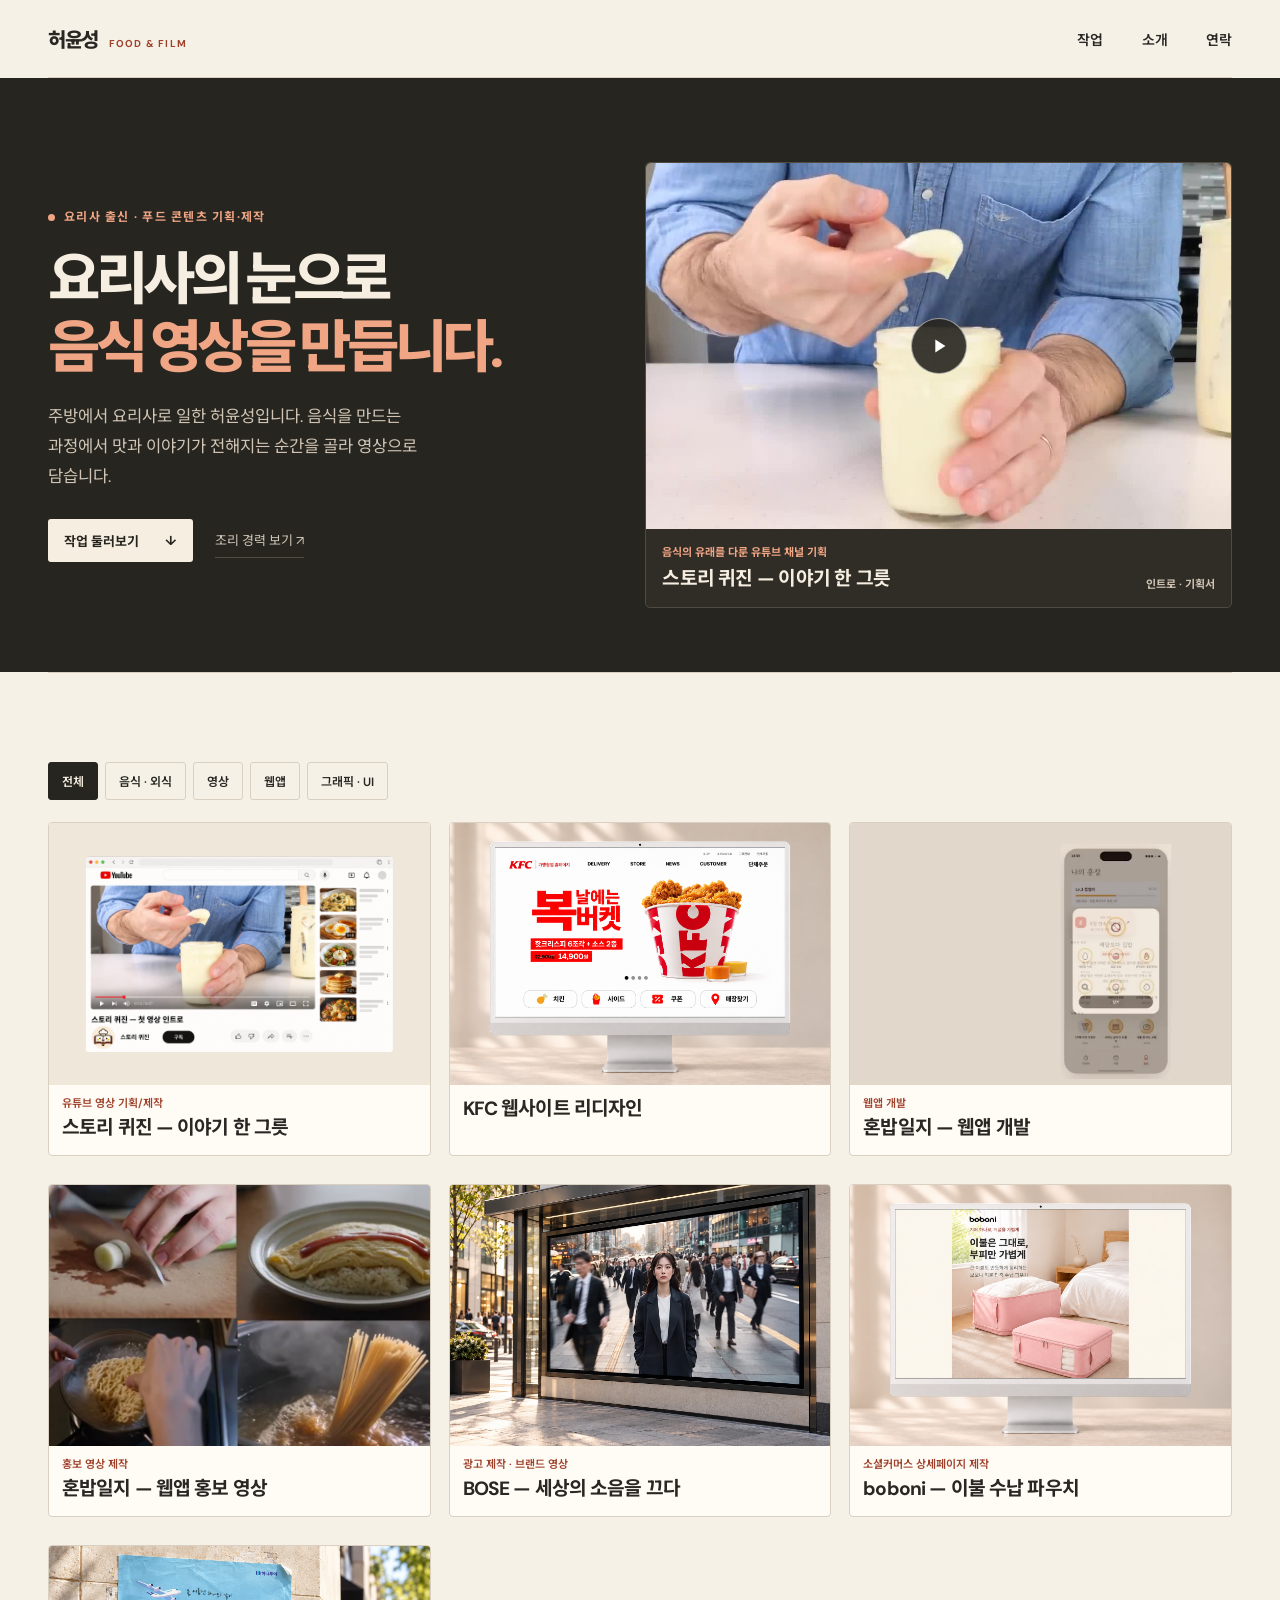
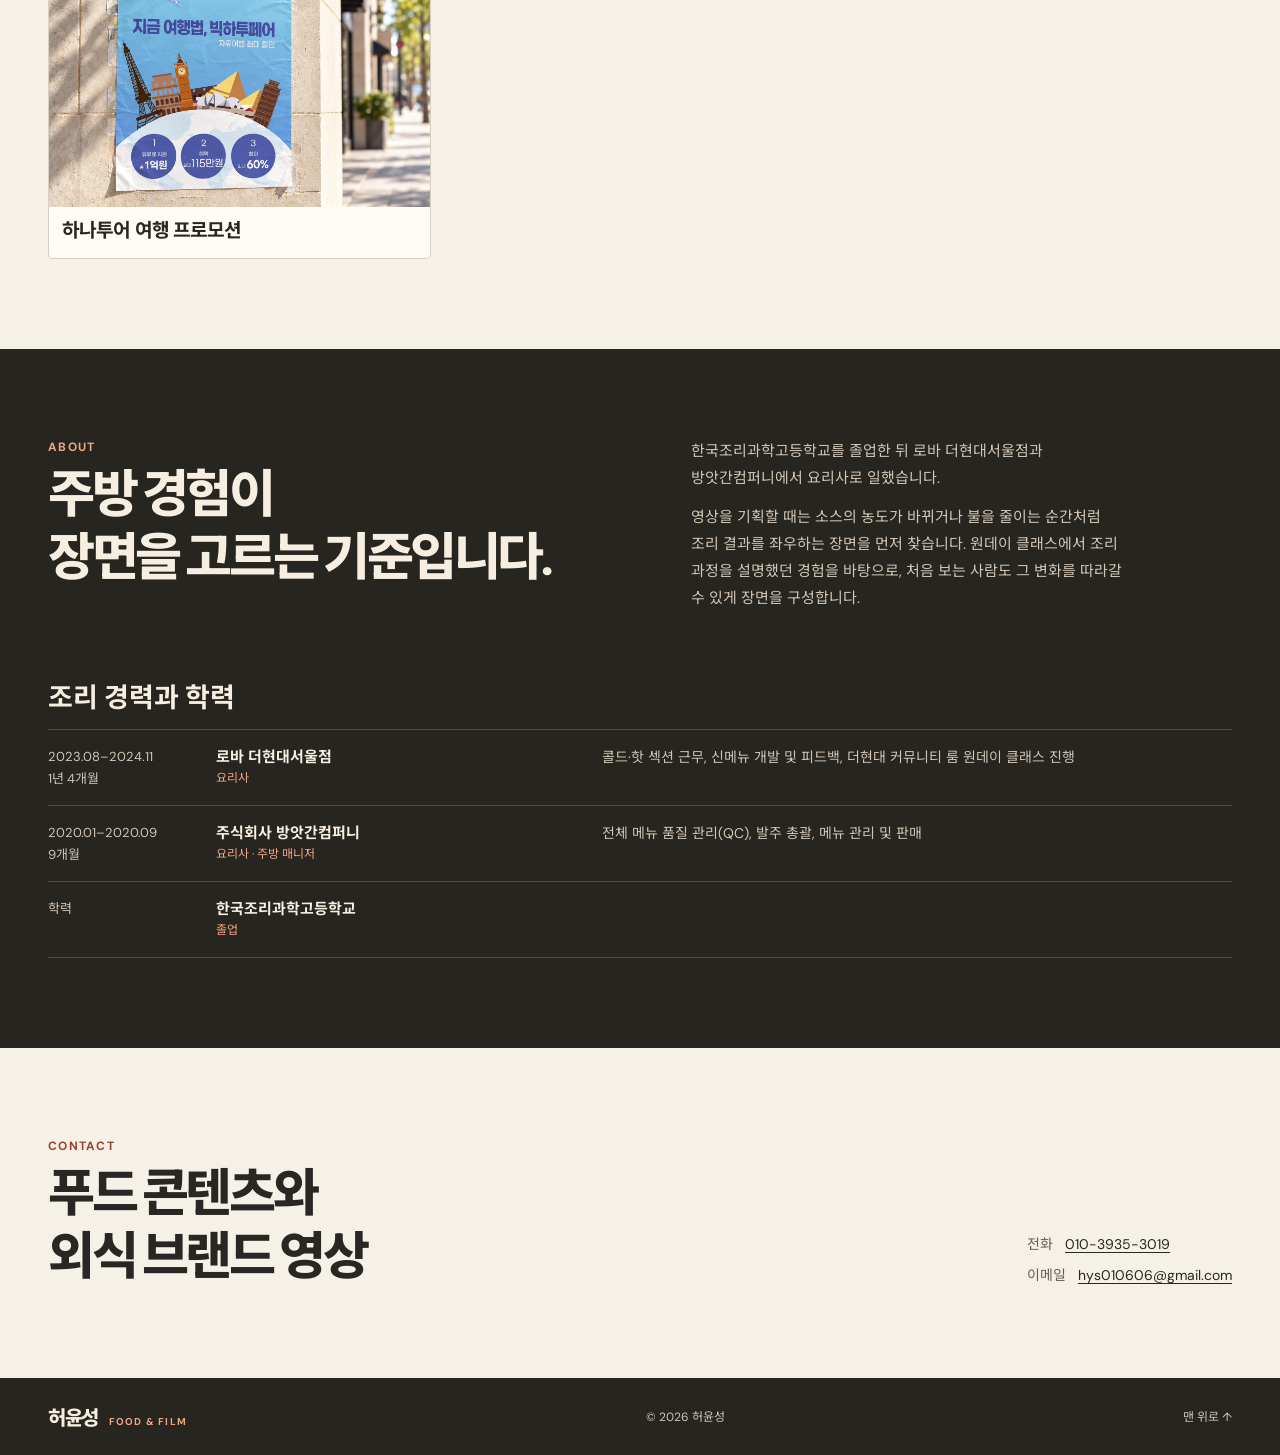
==== index.html @ 33d2b1ee "Use updated slim iMac portfolio thumbnails" ====
<!doctype html>
<html lang="ko">
<head>
  <meta charset="UTF-8">
  <meta name="viewport" content="width=device-width, initial-scale=1">
  <meta name="theme-color" content="#f6f1e7">
  <meta name="description" content="콜드·핫 섹션, 신메뉴 개발과 주방 운영을 경험한 요리사 출신 허윤성의 푸드 콘텐츠 기획·영상 제작 포트폴리오입니다.">
  <title>허윤성 — 요리사 출신 푸드 콘텐츠 제작자</title>
  <link rel="stylesheet" href="styles.css?v=documents-scroll-31">
  <script src="script.js?v=imac-thumbnails-33" defer></script>
</head>
<body id="top">
  <a class="skip" href="#work">작업 바로 보기</a>
  <header class="header wrap">
    <a class="logo" href="#top" aria-label="허윤성 포트폴리오 홈">허윤성<span>FOOD &amp; FILM</span></a>
    <nav aria-label="메인 메뉴">
      <a href="#work">작업</a>
      <a href="#about">소개</a>
      <a href="#contact">연락</a>
    </nav>
  </header>
  <main>
    <section class="hero-band" aria-labelledby="hero-title">
      <div class="hero wrap">
        <div class="hero-copy">
          <p class="eyebrow"><span class="dot"></span> 요리사 출신 · 푸드 콘텐츠 기획·제작</p>
          <h1 id="hero-title">요리사의 눈으로<br><em>음식 영상을 만듭니다.</em></h1>
          <p class="hero-description">주방에서 요리사로 일한 허윤성입니다. 음식을 만드는 과정에서 맛과 이야기가 전해지는 순간을 골라 영상으로 담습니다.</p>
          <div class="hero-actions">
            <a class="primary-link" href="#work">작업 둘러보기 <span aria-hidden="true">↓</span></a>
            <a class="career-link" href="#career-title">조리 경력 보기 <span aria-hidden="true">↗</span></a>
          </div>
        </div>
        <figure class="featured">
          <button class="featured-preview" id="showreel" type="button" aria-haspopup="dialog" aria-label="스토리 퀴진 인트로와 채널 기획서 열기">
            <img src="assets/story-intro-poster.jpg" alt="" width="1280" height="720" fetchpriority="high">
            <span class="featured-play" aria-hidden="true"><svg width="22" height="22" viewBox="0 0 24 24" fill="currentColor"><path d="M8 5v14l11-7z"/></svg></span>
          </button>
          <figcaption>
            <div><span class="featured-label">음식의 유래를 다룬 유튜브 채널 기획</span><strong>스토리 퀴진 — 이야기 한 그릇</strong></div>
            <span class="featured-format">인트로 · 기획서</span>
          </figcaption>
        </figure>
      </div>
    </section>
    <section class="work wrap section" id="work" aria-label="포트폴리오 작업">
      <div class="filters" role="group" aria-label="프로젝트 분류">
        <button type="button" data-filter="all" aria-pressed="true">전체</button>
        <button type="button" data-filter="food" aria-pressed="false">음식 · 외식</button>
        <button type="button" data-filter="video" aria-pressed="false">영상</button>
        <button type="button" data-filter="web" aria-pressed="false">웹앱</button>
        <button type="button" data-filter="design" aria-pressed="false">그래픽 · UI</button>
      </div>
      <div class="projects" id="projects"></div>
    </section>
    <section class="about section" id="about" aria-labelledby="about-title">
      <div class="wrap about-grid">
        <div>
          <p class="eyebrow">ABOUT</p>
          <h2 id="about-title">주방 경험이<br>장면을 고르는 기준입니다.</h2>
        </div>
        <div class="about-copy">
          <p>한국조리과학고등학교를 졸업한 뒤 로바 더현대서울점과 방앗간컴퍼니에서 요리사로 일했습니다.</p>
          <p>영상을 기획할 때는 소스의 농도가 바뀌거나 불을 줄이는 순간처럼 조리 결과를 좌우하는 장면을 먼저 찾습니다. 원데이 클래스에서 조리 과정을 설명했던 경험을 바탕으로, 처음 보는 사람도 그 변화를 따라갈 수 있게 장면을 구성합니다.</p>
        </div>
      </div>
      <section class="wrap career" aria-labelledby="career-title">
        <h3 id="career-title">조리 경력과 학력</h3>
        <ul class="career-list">
          <li>
            <p class="career-period"><time datetime="2023-08">2023.08</time>–<time datetime="2024-11">2024.11</time><span>1년 4개월</span></p>
            <div><h4>로바 더현대서울점</h4><p class="career-role">요리사</p></div>
            <p class="career-detail">콜드·핫 섹션 근무, 신메뉴 개발 및 피드백, 더현대 커뮤니티 룸 원데이 클래스 진행</p>
          </li>
          <li>
            <p class="career-period"><time datetime="2020-01">2020.01</time>–<time datetime="2020-09">2020.09</time><span>9개월</span></p>
            <div><h4>주식회사 방앗간컴퍼니</h4><p class="career-role">요리사 · 주방 매니저</p></div>
            <p class="career-detail">전체 메뉴 품질 관리(QC), 발주 총괄, 메뉴 관리 및 판매</p>
          </li>
          <li>
            <p class="career-period">학력</p>
            <div><h4>한국조리과학고등학교</h4><p class="career-role">졸업</p></div>
          </li>
        </ul>
      </section>
    </section>
    <section class="contact wrap section" id="contact" aria-labelledby="contact-title">
      <div>
        <p class="eyebrow">CONTACT</p>
        <h2 id="contact-title">푸드 콘텐츠와<br>외식 브랜드 영상</h2>
      </div>
      <div class="contact-details">
        <p>전화 <a href="tel:+821039353019">010-3935-3019</a></p>
        <p>이메일 <a href="mailto:hys010606@gmail.com">hys010606@gmail.com</a></p>
      </div>
    </section>
  </main>
  <footer>
    <div class="wrap footer-inner">
      <a class="logo" href="#top">허윤성<span>FOOD &amp; FILM</span></a>
      <span>© <span id="year"></span> 허윤성</span>
      <a href="#top">맨 위로 ↑</a>
    </div>
  </footer>
  <dialog id="project-dialog" aria-labelledby="dialog-title">
    <button class="close" type="button" aria-label="닫기">✕</button>
    <div class="dialog-content">
      <p class="eyebrow" id="dialog-category"></p>
      <h2 id="dialog-title"></h2>
      <div id="video-area"></div>
      <p id="dialog-description"></p>
      <div id="dialog-tags" class="tags"></div>
    </div>
  </dialog>
</body>
</html>
---- styles.css ----
@import url('https://fonts.googleapis.com/css2?family=DM+Sans:wght@400;500;600;700&family=Noto+Sans+KR:wght@400;500;600;700;800&display=swap');

:root {
  color-scheme: light;
  --paper: #f6f1e7;
  --panel: #fffcf6;
  --ink: #282723;
  --muted: #655e54;
  --line: #d9d0c1;
  --accent: #9f402a;
  --charcoal: #272520;
  --on-dark: #f6eee0;
  --muted-dark: #d0c5b5;
  --line-dark: #514a40;
  --accent-dark: #f0a584;
}
* { box-sizing: border-box; }
html { scroll-behavior: smooth; scroll-padding-top: 24px; }
body {
  margin: 0;
  background: var(--paper);
  color: var(--ink);
  font-family: 'DM Sans', 'Noto Sans KR', 'Malgun Gothic', sans-serif;
  -webkit-font-smoothing: antialiased;
}
h1, h2, h3, p, figure { margin: 0; }
a { color: inherit; text-decoration: none; }
button { font: inherit; color: inherit; cursor: pointer; }
a:focus-visible, button:focus-visible { outline: 2px solid var(--accent); outline-offset: 4px; }
[hidden] { display: none !important; }
.wrap { width: min(1240px, calc(100% - 96px)); margin-inline: auto; }
.skip {
  position: fixed;
  z-index: 3;
  top: 12px;
  left: 12px;
  transform: translateY(-180%);
  padding: 10px 16px;
  background: var(--accent);
  color: white;
}
.skip:focus { transform: none; }

.header, .footer-inner {
  display: flex;
  align-items: center;
  justify-content: space-between;
  gap: 20px;
}
.header { min-height: 78px; border-bottom: 1px solid var(--line); }
.logo { display: inline-flex; align-items: baseline; gap: 11px; white-space: nowrap; font-size: 20px; font-weight: 800; letter-spacing: -.07em; }
.logo span, .eyebrow, .featured-label, .featured-format { font-weight: 700; }
.logo span { font-size: 10px; letter-spacing: .12em; color: var(--accent); }
.header nav { display: flex; gap: clamp(16px, 3vw, 40px); font-size: 14px; font-weight: 600; }
.header nav a:hover, .footer-inner > a:last-child:hover { color: var(--accent); }

.hero-band {
  background: var(--charcoal);
  color: var(--on-dark);
}
.hero-band .eyebrow, .hero-band h1 em { color: var(--accent-dark); }
.hero-band a:focus-visible, .hero-band button:focus-visible { outline-color: var(--accent-dark); }
.hero {
  display: grid;
  grid-template-columns: minmax(0, 1fr) minmax(0, 1.1fr);
  align-items: center;
  gap: clamp(30px, 5vw, 80px);
  padding-block: clamp(48px, 6.6vw, 94px) clamp(34px, 5vw, 64px);
}
.eyebrow {
  display: flex;
  align-items: center;
  gap: 9px;
  color: var(--accent);
  font-size: 12px;
  line-height: 1.5;
  letter-spacing: .105em;
}
.dot { width: 7px; height: 7px; border-radius: 50%; background: currentColor; }
h1, h2, h3 { word-break: keep-all; }
h1 {
  margin-block: 20px;
  font-size: clamp(38px, 4.45vw, 68px);
  line-height: 1.19;
  letter-spacing: -.077em;
  font-weight: 800;
}
h1 em { color: var(--accent); font-style: normal; }
.hero-description, .about-copy, .contact-details { line-height: 1.8; word-break: keep-all; }
.hero-description { max-width: 34ch; font-size: clamp(15px, 1.3vw, 18px); color: var(--muted-dark); }
.primary-link {
  display: inline-flex;
  align-items: center;
  gap: 26px;
  padding: 12px 16px;
  background: var(--charcoal);
  color: var(--on-dark);
  font-size: 13px;
  font-weight: 700;
  border-radius: 3px;
}
.primary-link:hover { background: var(--accent); }
.hero-actions { display: flex; flex-wrap: wrap; align-items: center; gap: 12px 22px; margin-top: 27px; }
.hero-actions .primary-link { background: var(--on-dark); color: var(--charcoal); }
.hero-actions .primary-link:hover { background: var(--accent-dark); }
.career-link { padding-block: 8px; border-bottom: 1px solid var(--line-dark); color: var(--muted-dark); font-size: 13px; }
.career-link:hover { color: var(--on-dark); border-color: var(--accent-dark); }
.featured { min-width: 0; border-radius: 5px; border: 1px solid var(--line-dark); background: #302c26; color: var(--on-dark); }
.featured-preview {
  position: relative;
  display: block;
  width: 100%;
  padding: 0;
  border: 0;
  border-radius: 5px 5px 0 0;
  background: var(--charcoal);
  overflow: hidden;
  aspect-ratio: 16 / 10;
}
.featured-preview img, .gallery-art img { display: block; width: 100%; height: 100%; object-fit: cover; transition: transform .35s ease; }
.featured-preview:hover img, .project-button:hover img { transform: scale(1.035); }
.featured-play {
  position: absolute;
  inset: 50% auto auto 50%;
  transform: translate(-50%, -50%);
  width: 56px;
  height: 56px;
  display: grid;
  place-items: center;
  border: 1px solid #ffffff8a;
  border-radius: 50%;
  background: #272520e6;
  color: white;
}
.featured-preview:hover .featured-play { background: var(--accent); }
.featured figcaption { display: flex; align-items: end; justify-content: space-between; gap: 12px; padding: 14px 16px 16px; }
.featured-label { display: block; margin-bottom: 4px; color: var(--accent-dark); font-size: 11px; }
.featured strong { font-size: clamp(14px, 1.5vw, 21px); letter-spacing: -.04em; word-break: keep-all; }
.featured-format { color: var(--muted-dark); font-size: 11px; white-space: nowrap; }

.section { padding-block: clamp(56px, 7vw, 104px); }
#work { border-top: 1px solid var(--line); }
.contact { display: flex; align-items: end; justify-content: space-between; gap: 20px; }
h2 { margin-top: 8px; font-size: clamp(32px, 4vw, 54px); line-height: 1.22; letter-spacing: -.066em; font-weight: 800; }
.contact-details { color: var(--muted); font-size: 14px; }
.filters {
  display: flex;
  flex-wrap: wrap;
  gap: 7px;
  margin: 0 0 22px;
}
.filters button {
  min-height: 38px;
  padding: 5px 13px;
  border: 1px solid var(--line);
  border-radius: 3px;
  background: transparent;
  font-size: 12px;
  font-weight: 600;
}
.filters button:hover { border-color: var(--muted); }
.filters button[aria-pressed="true"] { background: var(--charcoal); color: var(--on-dark); border-color: var(--charcoal); }
.projects { display: grid; grid-template-columns: repeat(3, minmax(0, 1fr)); gap: 28px 18px; }
.project-button {
  width: 100%;
  height: 100%;
  display: flex;
  flex-direction: column;
  text-align: left;
  background: var(--panel);
  border: 1px solid var(--line);
  border-radius: 4px;
  padding: 0;
  overflow: hidden;
}
.project-button:hover { border-color: var(--accent); }
.gallery-art { display: block; width: 100%; aspect-ratio: 16 / 11; overflow: hidden; background: #e7decf; }
.gallery-story .gallery-art { display: grid; place-items: center; background: #eee7da; }
.gallery-story .gallery-art img {
  width: 88%;
  height: auto;
  aspect-ratio: 3 / 2;
  /* Trim the baked-in shadow outside the browser frame. */
  clip-path: inset(6.2% 4.15% round 3px);
}
.gallery-cg img { object-position: 68% center; }
.gallery-caption { display: grid; gap: 3px; padding: 11px 13px 13px; }
.gallery-role { font-size: 11px; line-height: 1.45; color: var(--accent); font-weight: 600; }
.gallery-name { font-size: clamp(15px, 1.5vw, 20px); line-height: 1.38; font-weight: 700; letter-spacing: -.045em; word-break: keep-all; }

.about, footer { background: var(--charcoal); color: var(--on-dark); }
.about .eyebrow, .footer-inner .logo span { color: var(--accent-dark); }
.about-grid { display: grid; grid-template-columns: minmax(0, 1fr) minmax(0, 1fr); gap: clamp(24px, 8vw, 118px); }
.about-copy { align-self: end; max-width: 44ch; font-size: 15px; color: var(--muted-dark); }
.about-copy p + p { margin-top: 12px; }
.career { margin-top: clamp(34px, 5vw, 66px); }
.career h3 { margin-bottom: 14px; font-size: clamp(20px, 2.4vw, 27px); }
.career-list { margin: 0; padding: 0; list-style: none; border-top: 1px solid var(--line-dark); }
.career-list li {
  display: grid;
  grid-template-columns: 9em minmax(0, .95fr) minmax(0, 1.65fr);
  gap: 8px 24px;
  padding-block: 16px;
  border-bottom: 1px solid var(--line-dark);
}
.career-list h4 { margin: 0; font-size: 15px; line-height: 1.55; word-break: keep-all; }
.career-period, .career-role, .career-detail { font-size: 14px; line-height: 1.65; color: var(--muted-dark); }
.career-period { font-size: 13px; font-variant-numeric: tabular-nums; }
.career-period span { display: block; }
.career-role { color: var(--accent-dark); font-size: 12px; }
.career-detail { word-break: keep-all; }
.contact-details p + p { margin-top: 6px; }
.contact-details a { margin-left: 8px; color: var(--ink); text-decoration: underline; text-underline-offset: 3px; }
.contact-details a:hover { color: var(--accent); }
.footer-inner { padding-block: 24px; }
.footer-inner > span, .footer-inner > a:last-child { color: var(--muted-dark); font-size: 12px; }
.footer-inner > a:last-child:hover { color: var(--accent-dark); }
.footer-inner a:focus-visible { outline-color: var(--accent-dark); }

dialog {
  width: min(960px, calc(100% - 28px));
  max-height: 90dvh;
  padding: clamp(22px, 4vw, 42px);
  background: var(--panel);
  color: var(--ink);
  border: 1px solid var(--line);
  border-radius: 5px;
}
dialog::backdrop { background: #1a1712b8; backdrop-filter: blur(4px); }
.close {
  position: sticky;
  z-index: 1;
  top: 0;
  float: right;
  display: grid;
  place-items: center;
  margin: -10px -8px 0 10px;
  width: 40px;
  height: 40px;
  padding: 0;
  background: var(--panel);
  border: 1px solid var(--line);
  border-radius: 50%;
}
.close:hover { background: var(--paper); }
.dialog-content h2 { margin-block: 10px 20px; font-size: clamp(23px, 4vw, 40px); }
.dialog-content video { display: block; width: 100%; max-height: 60dvh; background: #000; }
#dialog-description { margin-top: 20px; font-size: 14px; line-height: 1.8; color: var(--muted); }
.document-links, .tags { display: flex; flex-wrap: wrap; gap: 8px 14px; margin-top: 15px; }
.document-links a { font-size: 13px; color: var(--accent); padding-block: 4px; border-bottom: 1px solid currentColor; }
.document-preview { margin-top: 22px; }
.document-preview h3 { margin-bottom: 12px; font-size: 15px; }
.document-page { display: block; width: 100%; height: auto; background: var(--paper); border: 1px solid var(--line); }
.document-page + .document-page { margin-top: 16px; }
.tags span { padding: 6px 10px; border: 1px solid var(--line); border-radius: 3px; }
.tags span { font-size: 11px; color: var(--muted); }

@media (max-width: 960px) {
  .wrap { width: calc(100% - 48px); }
  .hero { gap: 26px; }
  h1 { font-size: clamp(34px, 4.65vw, 47px); }
  .featured-format { display: none; }
}
@media (max-width: 720px) {
  .hero, .about-grid { grid-template-columns: 1fr; }
  .career-list li { grid-template-columns: 8em minmax(0, 1fr); gap: 6px 10px; }
  .career-detail { grid-column: 2; }
  .hero { gap: 28px; padding-block: 45px 52px; }
  h1 { font-size: clamp(34px, 7.8vw, 53px); }
  .featured-format { display: inline; }
  .projects { grid-template-columns: repeat(2, minmax(0, 1fr)); gap: 16px 10px; }
}
@media (max-width: 480px) {
  .wrap { width: calc(100% - 36px); }
  .header { min-height: 65px; }
  .header nav { font-size: 12px; }
  .logo { font-size: 18px; gap: 6px; }
  .logo span { font-size: 8px; }
  .hero-description { font-size: 15px; }
  .hero { padding-block: 38px 30px; }
  .contact { align-items: start; flex-direction: column; gap: 12px; }
  .gallery-caption { padding: 8px 9px 10px; }
  .gallery-name { font-size: 14px; }
  .gallery-role { font-size: 10px; }
  .career-list li { grid-template-columns: 1fr; gap: 4px; }
  .career-period span { display: inline; margin-left: 8px; }
  .career-detail { grid-column: auto; }
  .footer-inner { gap: 10px; }
  .footer-inner > span, .footer-inner > a:last-child { font-size: 10px; }
}
@media (prefers-reduced-motion: reduce) {
  html { scroll-behavior: auto; }
  .featured-preview img, .gallery-art img { transition: none; }
  .featured-preview:hover img, .project-button:hover img { transform: none; }
}
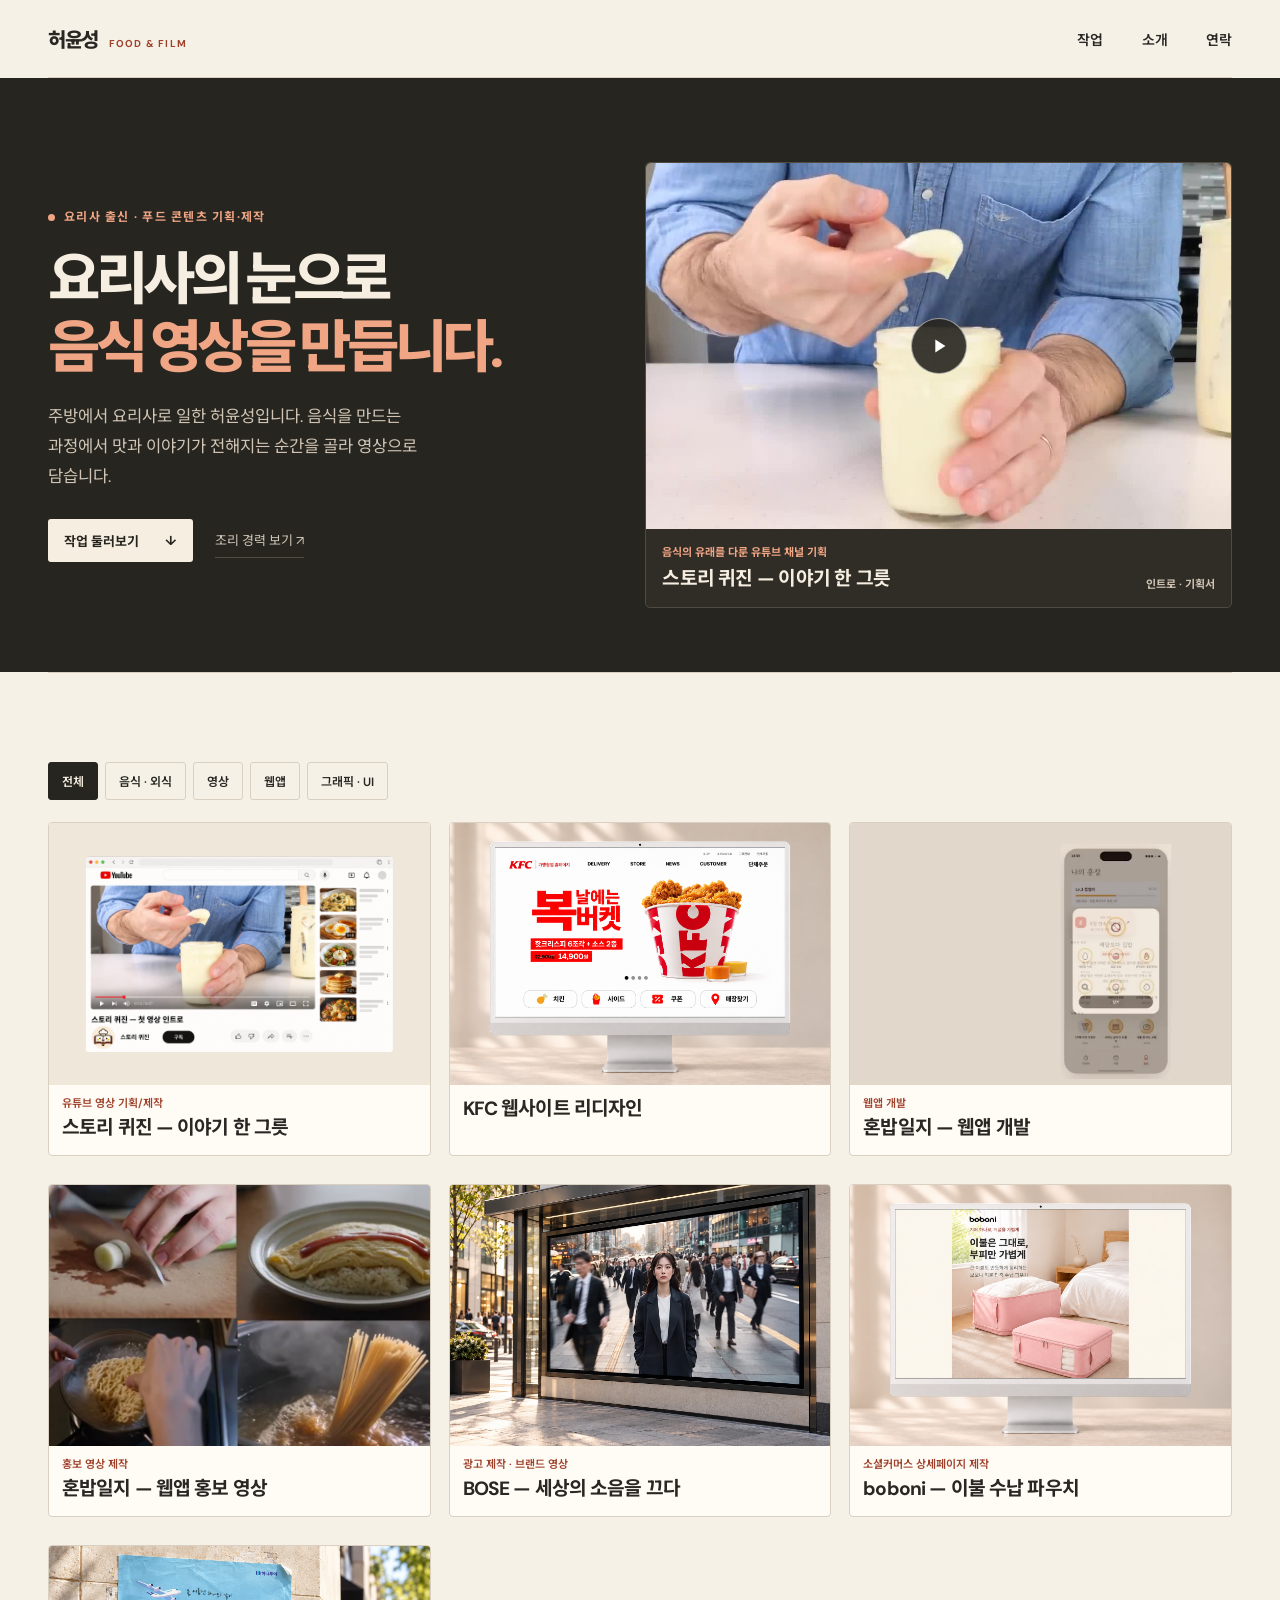
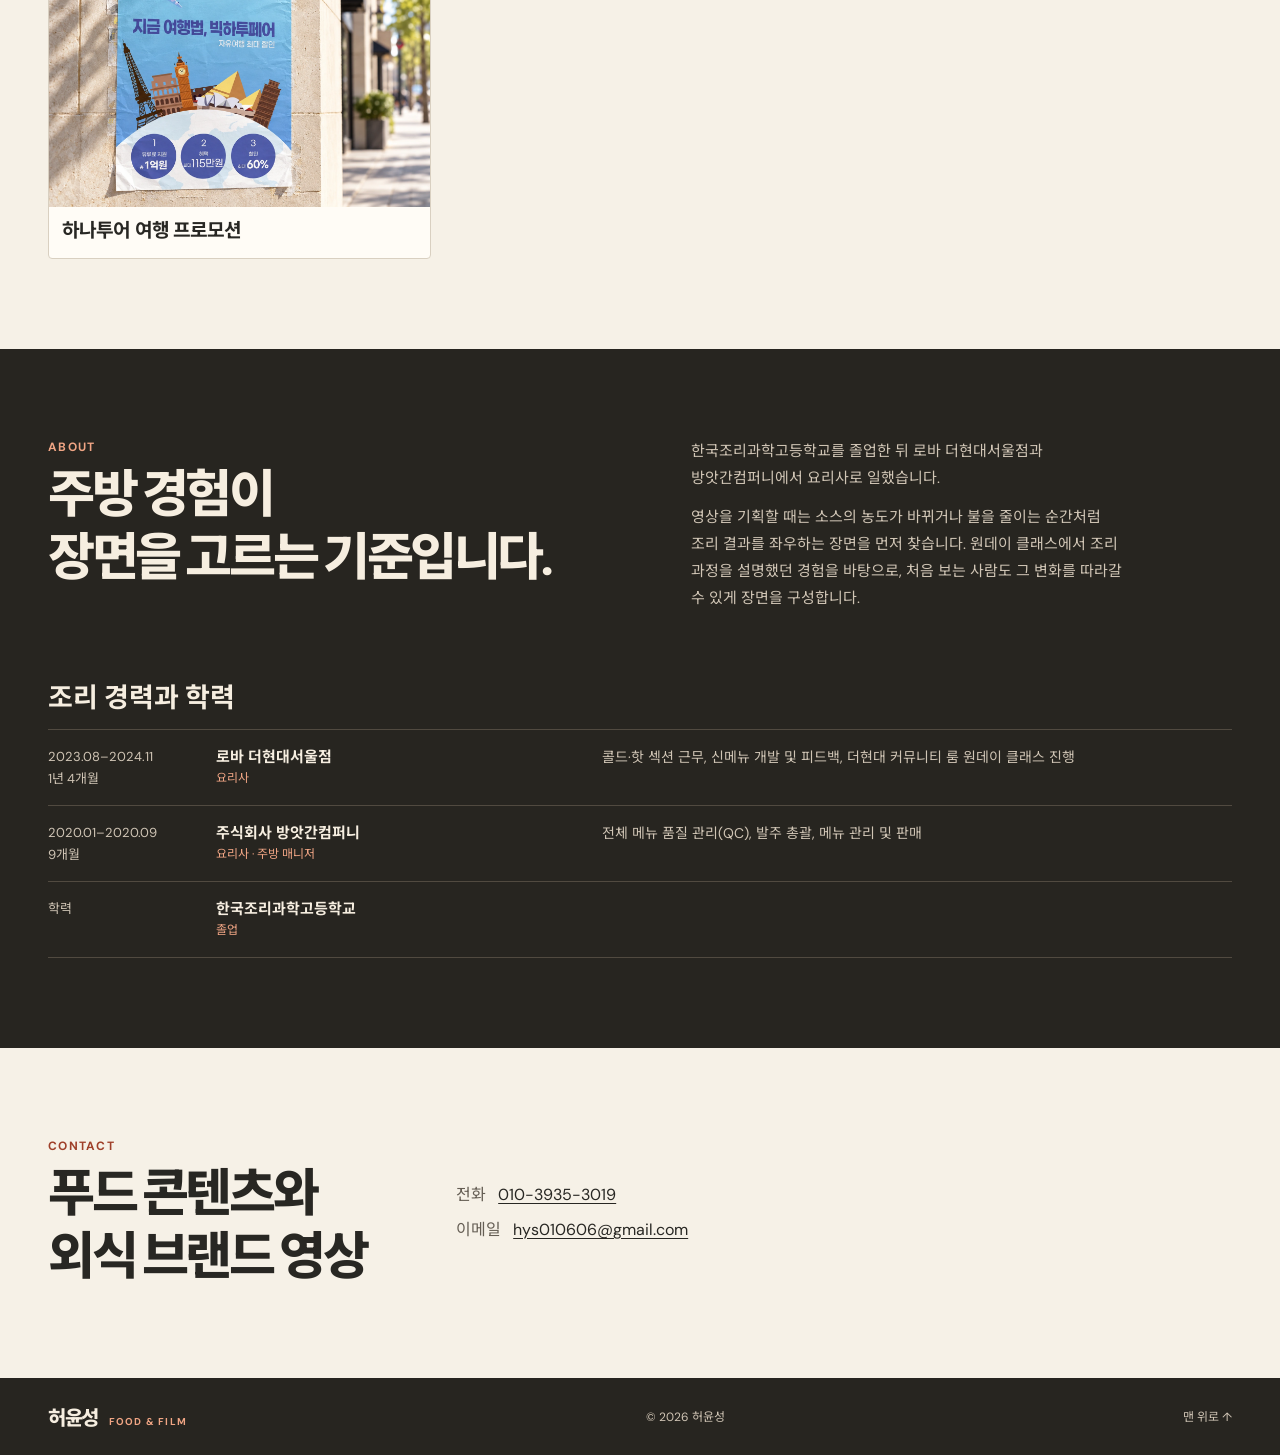
==== commit 050d83b9: "Bring contact details closer to heading and increase text size" ====
--- a/index.html
+++ b/index.html
@@ -6,7 +6,7 @@
   <meta name="theme-color" content="#f6f1e7">
   <meta name="description" content="콜드·핫 섹션, 신메뉴 개발과 주방 운영을 경험한 요리사 출신 허윤성의 푸드 콘텐츠 기획·영상 제작 포트폴리오입니다.">
   <title>허윤성 — 요리사 출신 푸드 콘텐츠 제작자</title>
-  <link rel="stylesheet" href="styles.css?v=documents-scroll-31">
+  <link rel="stylesheet" href="styles.css?v=contact-34">
   <script src="script.js?v=imac-thumbnails-33" defer></script>
 </head>
 <body id="top">
--- a/styles.css
+++ b/styles.css
@@ -140,9 +140,9 @@
 
 .section { padding-block: clamp(56px, 7vw, 104px); }
 #work { border-top: 1px solid var(--line); }
-.contact { display: flex; align-items: end; justify-content: space-between; gap: 20px; }
+.contact { display: flex; align-items: center; justify-content: flex-start; gap: clamp(32px, 7vw, 100px); }
 h2 { margin-top: 8px; font-size: clamp(32px, 4vw, 54px); line-height: 1.22; letter-spacing: -.066em; font-weight: 800; }
-.contact-details { color: var(--muted); font-size: 14px; }
+.contact-details { color: var(--muted); font-size: 16px; }
 .filters {
   display: flex;
   flex-wrap: wrap;
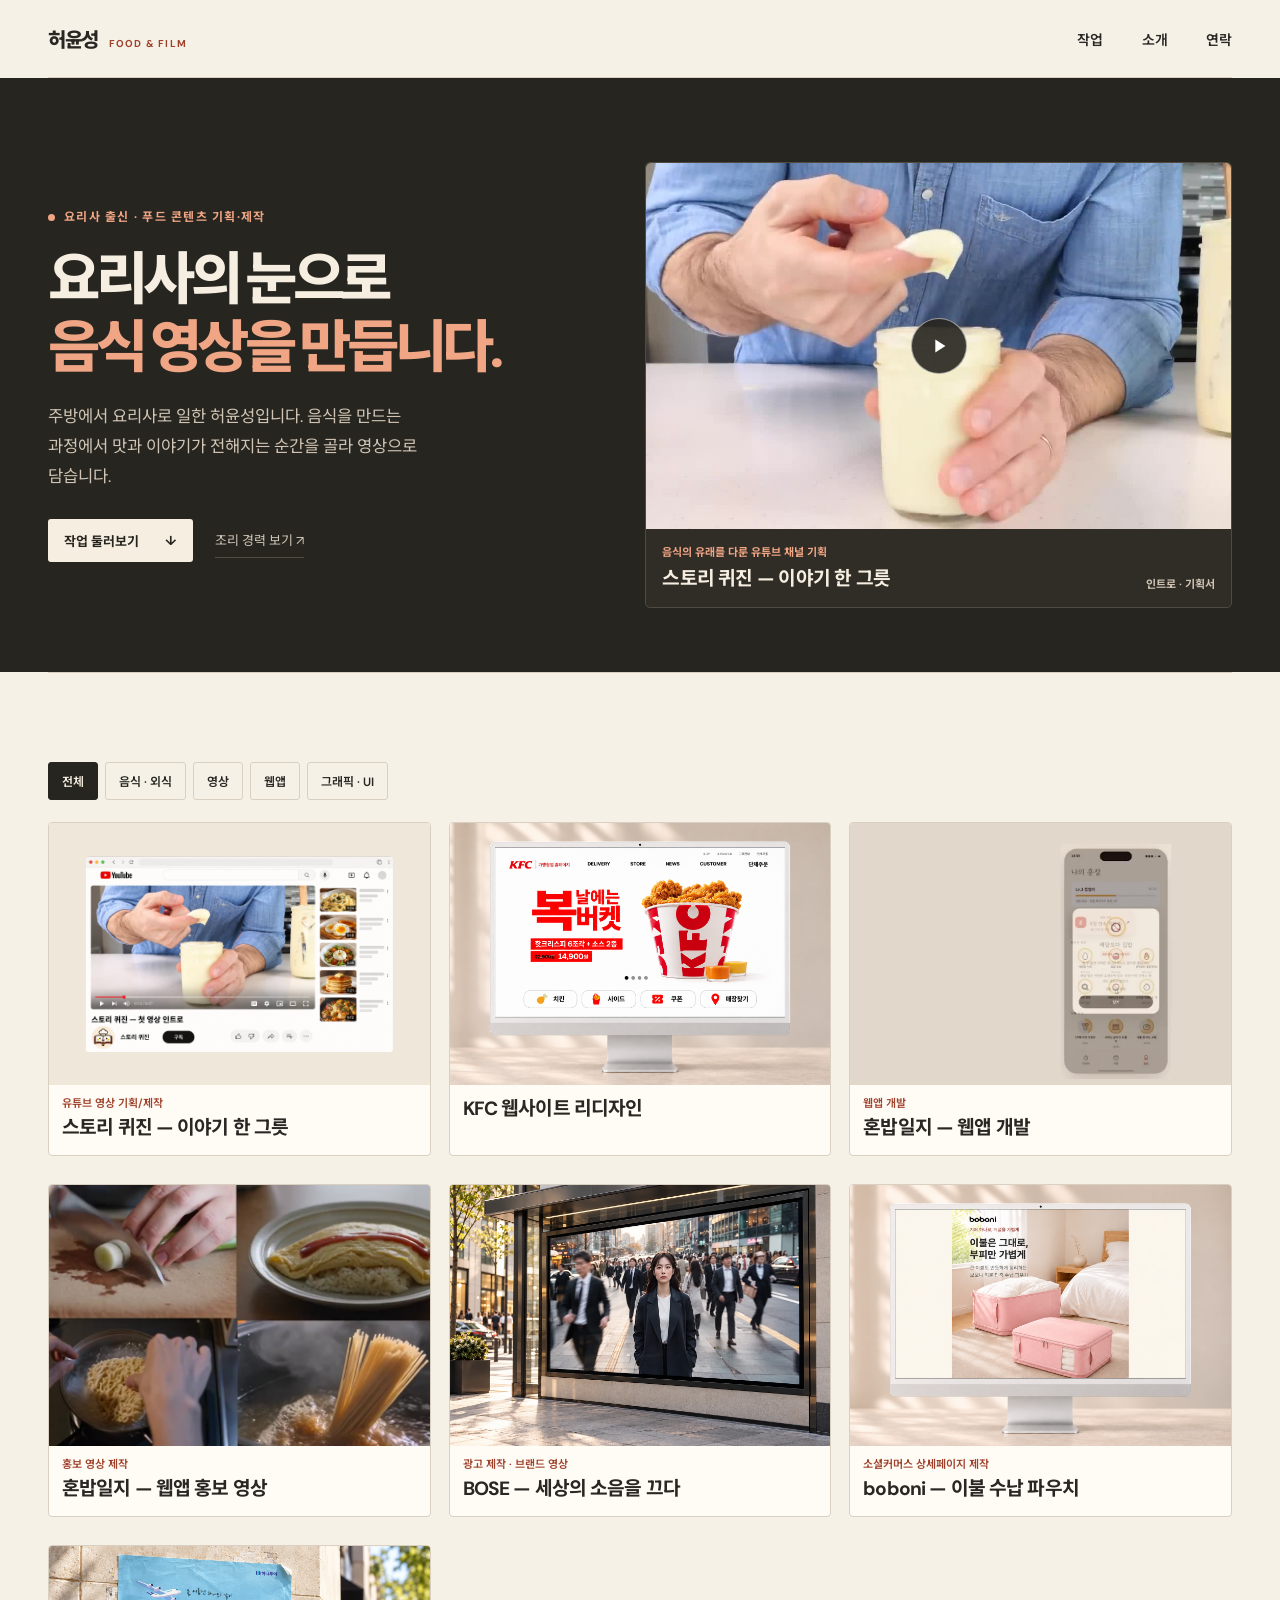
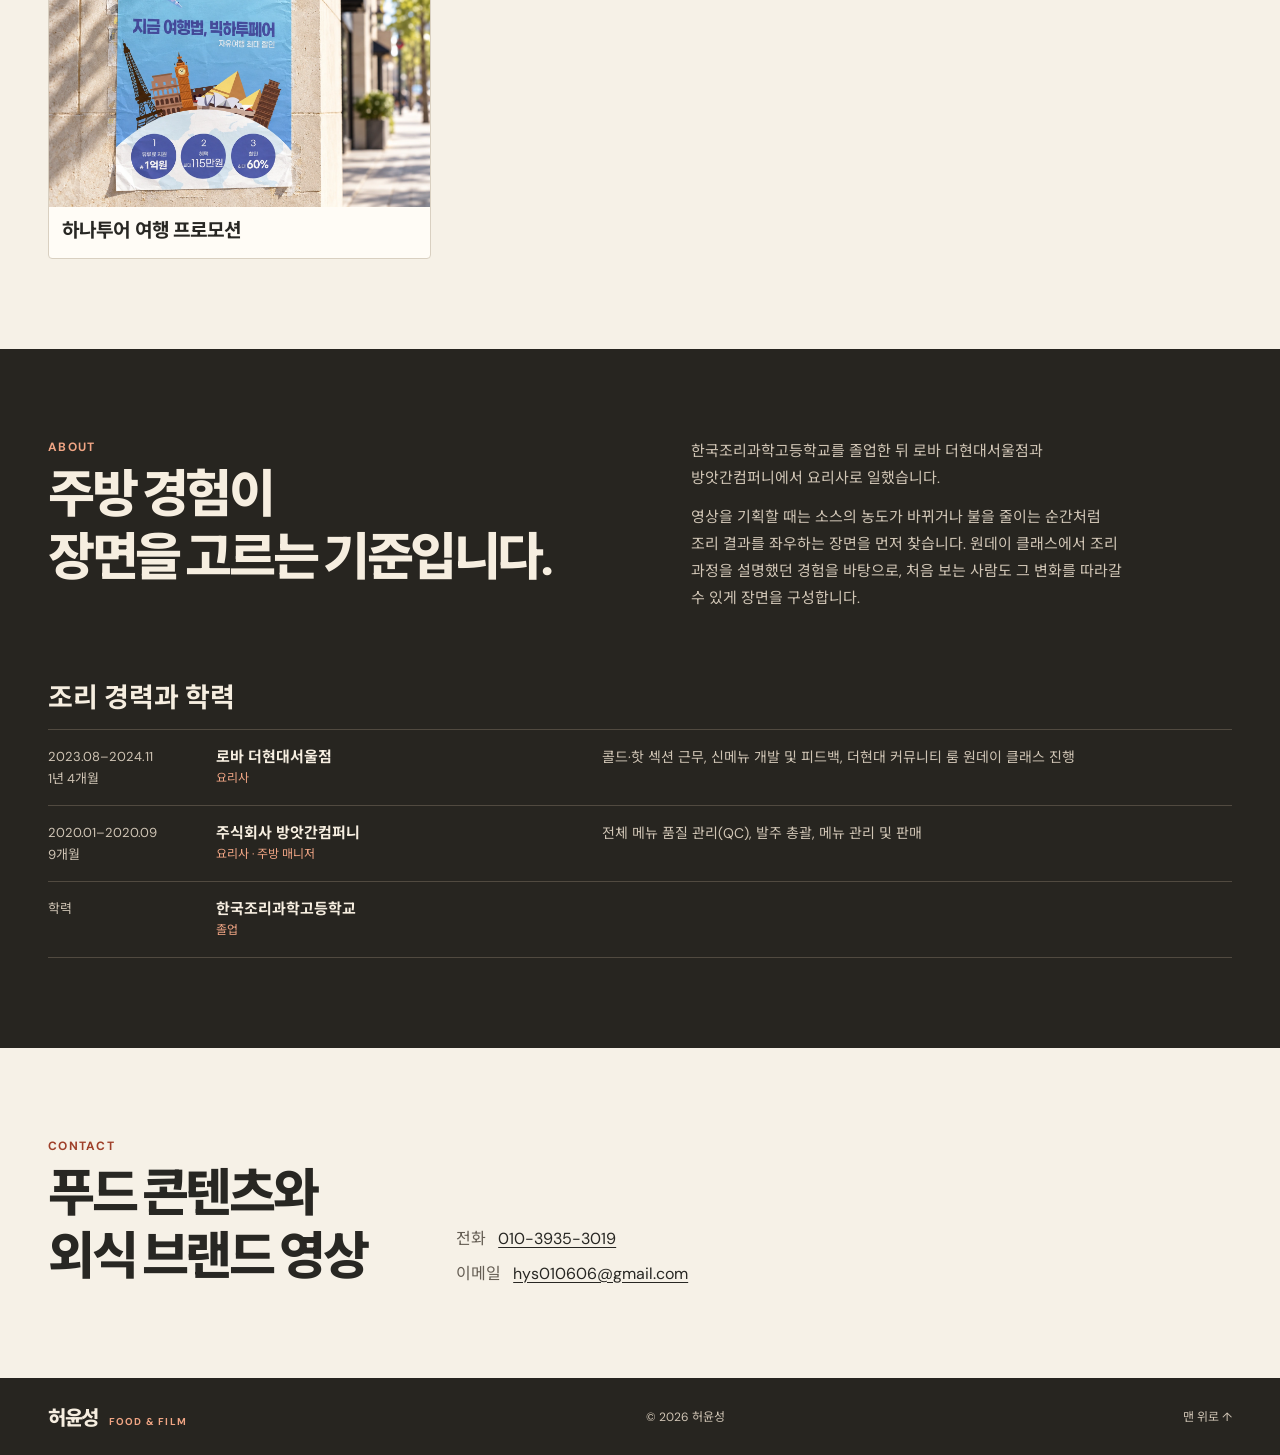
==== commit 81674bba: "Align contact details with heading bottom" ====
--- a/index.html
+++ b/index.html
@@ -6,7 +6,7 @@
   <meta name="theme-color" content="#f6f1e7">
   <meta name="description" content="콜드·핫 섹션, 신메뉴 개발과 주방 운영을 경험한 요리사 출신 허윤성의 푸드 콘텐츠 기획·영상 제작 포트폴리오입니다.">
   <title>허윤성 — 요리사 출신 푸드 콘텐츠 제작자</title>
-  <link rel="stylesheet" href="styles.css?v=contact-34">
+  <link rel="stylesheet" href="styles.css?v=contact-bottom-35">
   <script src="script.js?v=imac-thumbnails-33" defer></script>
 </head>
 <body id="top">
--- a/styles.css
+++ b/styles.css
@@ -140,7 +140,7 @@
 
 .section { padding-block: clamp(56px, 7vw, 104px); }
 #work { border-top: 1px solid var(--line); }
-.contact { display: flex; align-items: center; justify-content: flex-start; gap: clamp(32px, 7vw, 100px); }
+.contact { display: flex; align-items: flex-end; justify-content: flex-start; gap: clamp(32px, 7vw, 100px); }
 h2 { margin-top: 8px; font-size: clamp(32px, 4vw, 54px); line-height: 1.22; letter-spacing: -.066em; font-weight: 800; }
 .contact-details { color: var(--muted); font-size: 16px; }
 .filters {
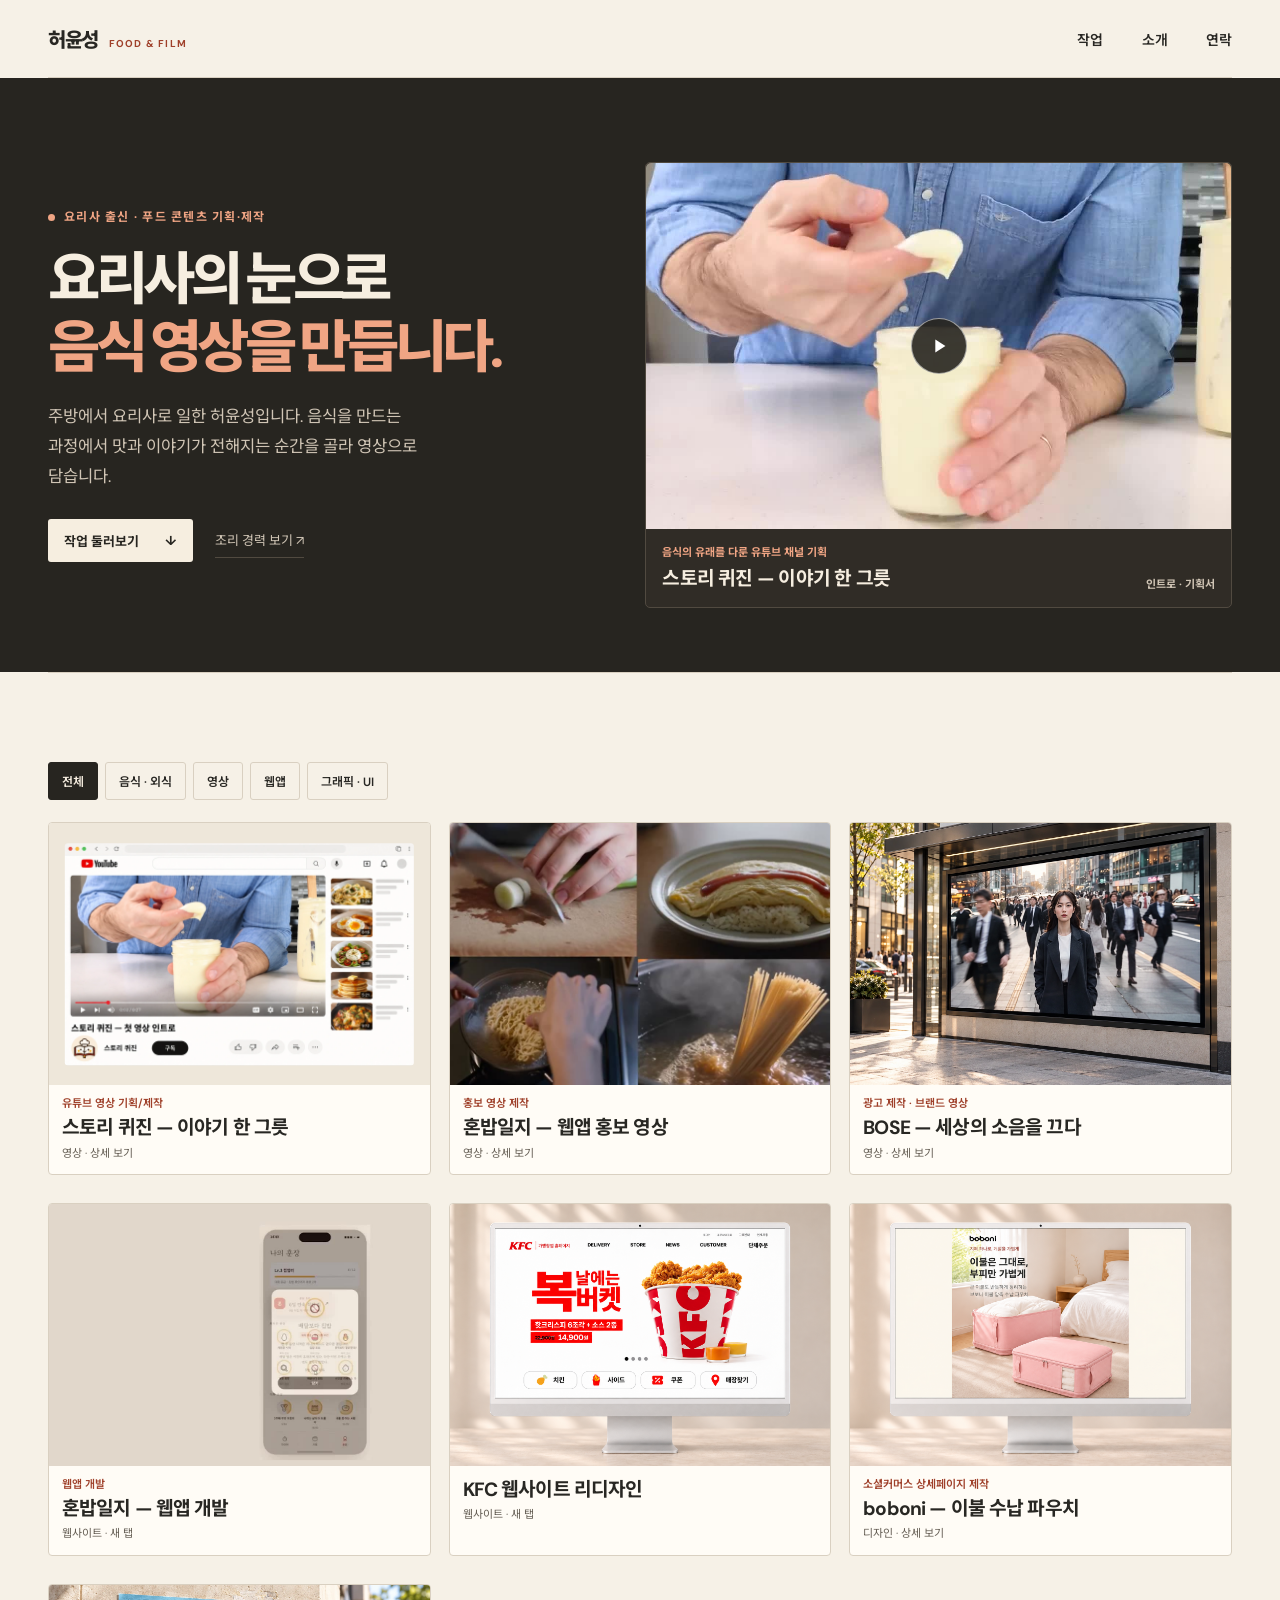
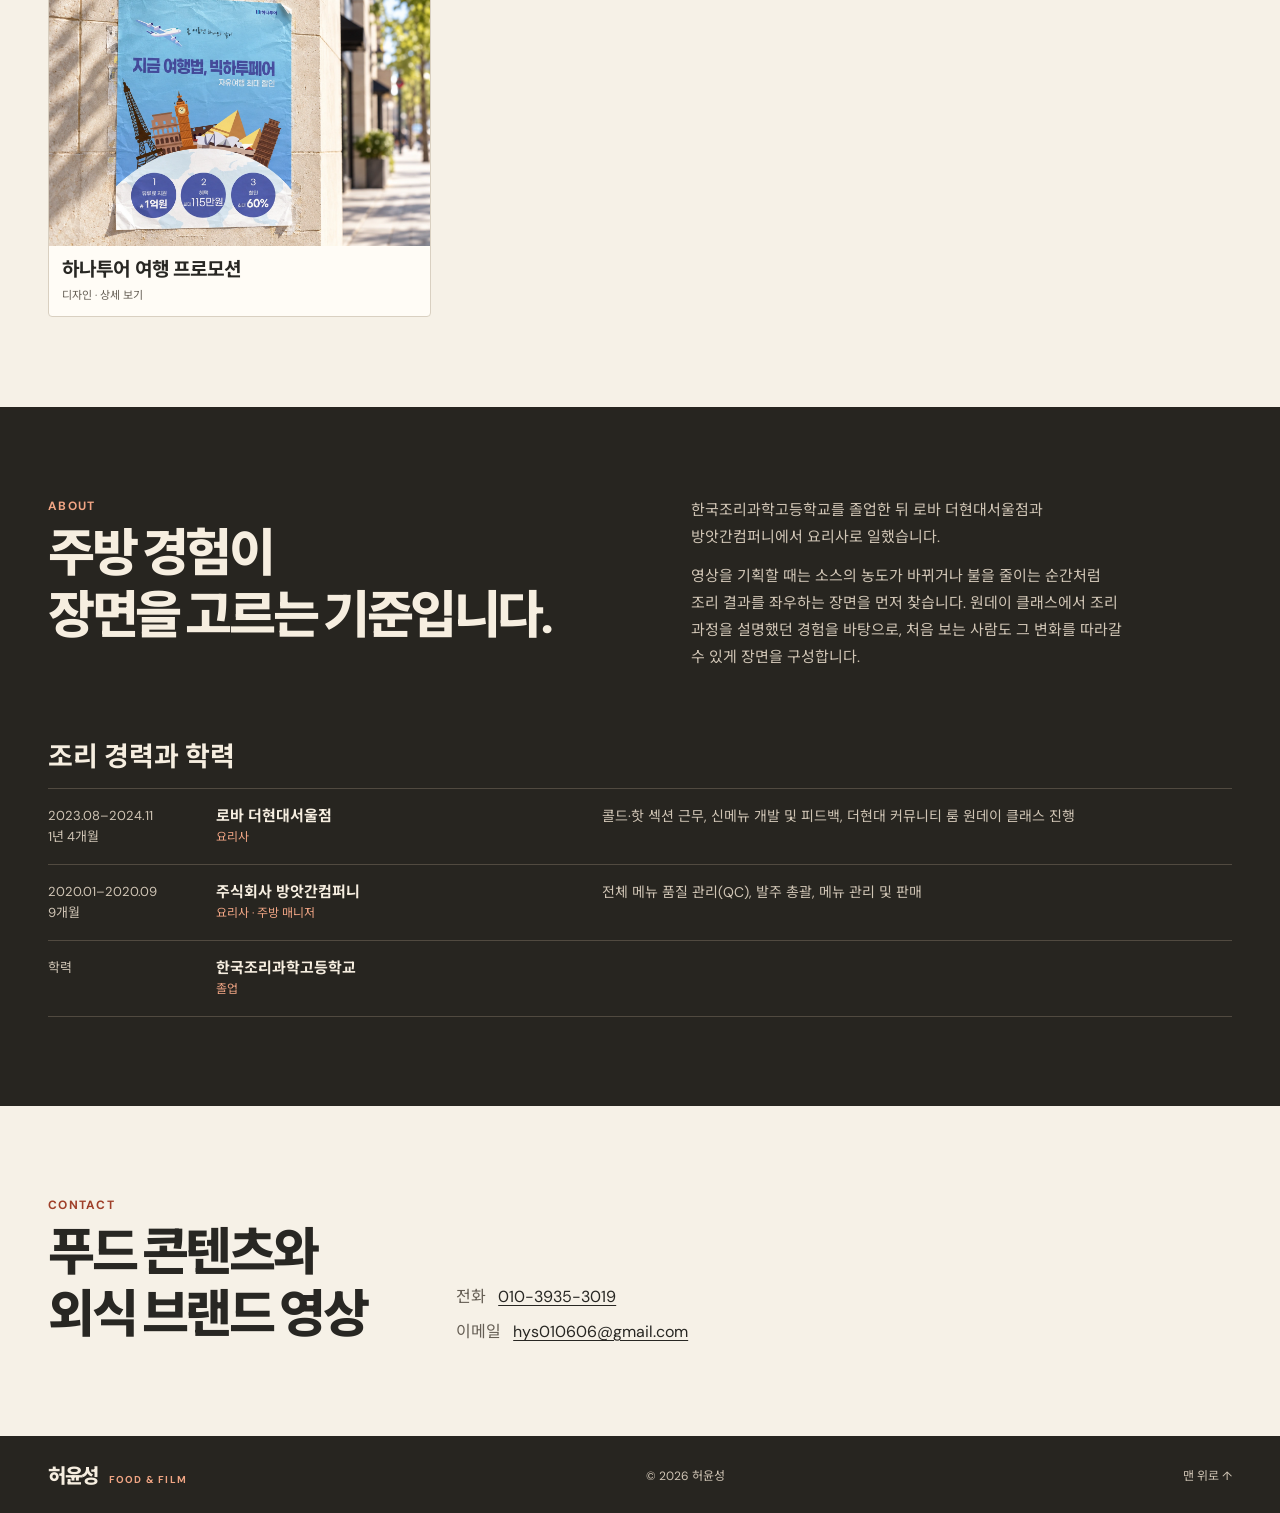
==== commit 8e022963: "Improve project order, summaries and image zoom" ====
--- a/index.html
+++ b/index.html
@@ -6,8 +6,8 @@
   <meta name="theme-color" content="#f6f1e7">
   <meta name="description" content="콜드·핫 섹션, 신메뉴 개발과 주방 운영을 경험한 요리사 출신 허윤성의 푸드 콘텐츠 기획·영상 제작 포트폴리오입니다.">
   <title>허윤성 — 요리사 출신 푸드 콘텐츠 제작자</title>
-  <link rel="stylesheet" href="styles.css?v=contact-bottom-35">
-  <script src="script.js?v=imac-thumbnails-33" defer></script>
+  <link rel="stylesheet" href="styles.css?v=feedback-36">
+  <script src="script.js?v=feedback-36" defer></script>
 </head>
 <body id="top">
   <a class="skip" href="#work">작업 바로 보기</a>
@@ -107,10 +107,19 @@
     <div class="dialog-content">
       <p class="eyebrow" id="dialog-category"></p>
       <h2 id="dialog-title"></h2>
+      <p id="dialog-description"></p>
+      <p class="scope-label">작업 범위</p>
+      <div id="dialog-tags" class="tags"></div>
       <div id="video-area"></div>
-      <p id="dialog-description"></p>
-      <div id="dialog-tags" class="tags"></div>
     </div>
+  </dialog>
+  <dialog id="image-dialog" aria-label="작품 이미지 확대 보기">
+    <div class="zoom-toolbar">
+      <button type="button" id="zoom-fit">화면에 맞춤</button>
+      <button type="button" id="zoom-original">원본 크기</button>
+      <button type="button" id="zoom-close" aria-label="확대 보기 닫기">닫기 ✕</button>
+    </div>
+    <div class="zoom-viewport"><img id="zoom-image" alt=""></div>
   </dialog>
 </body>
 </html>
--- a/styles.css
+++ b/styles.css
@@ -177,7 +177,7 @@
 .gallery-art { display: block; width: 100%; aspect-ratio: 16 / 11; overflow: hidden; background: #e7decf; }
 .gallery-story .gallery-art { display: grid; place-items: center; background: #eee7da; }
 .gallery-story .gallery-art img {
-  width: 88%;
+  width: 100%;
   height: auto;
   aspect-ratio: 3 / 2;
   /* Trim the baked-in shadow outside the browser frame. */
@@ -293,3 +293,19 @@
   .featured-preview img, .gallery-art img { transition: none; }
   .featured-preview:hover img, .project-button:hover img { transform: none; }
 }
+
+/* Feedback revision after 초안1 */
+.gallery-format { font-size: 11px; color: var(--muted); line-height: 1.5; }
+.scope-label { margin-top: 14px; font-size: 11px; font-weight: 700; color: var(--muted); }
+#dialog-tags { margin-top: 6px; margin-bottom: 22px; }
+#dialog-description { margin-top: 0; }
+.document-expand { display: block; width: 100%; padding: 0; border: 0; background: transparent; cursor: zoom-in; }
+.document-expand + .document-expand { margin-top: 16px; }
+.document-expand:focus-visible { outline: 2px solid var(--accent); outline-offset: 4px; }
+#image-dialog { width: calc(100% - 20px); max-width: 1440px; padding: 0; overflow: hidden; }
+.zoom-toolbar { display: flex; flex-wrap: wrap; gap: 8px; padding: 12px; border-bottom: 1px solid var(--line); }
+.zoom-toolbar button { padding: 8px 12px; background: var(--paper); color: var(--ink); border: 1px solid var(--line); border-radius: 3px; font: inherit; font-size: 13px; cursor: pointer; }
+#zoom-close { margin-left: auto; }
+.zoom-viewport { max-height: calc(90dvh - 70px); overflow: auto; overscroll-behavior: contain; }
+#zoom-image { display: block; max-width: none; height: auto; }
+.preview-hint { margin: -4px 0 12px; font-size: 12px; color: var(--muted); }
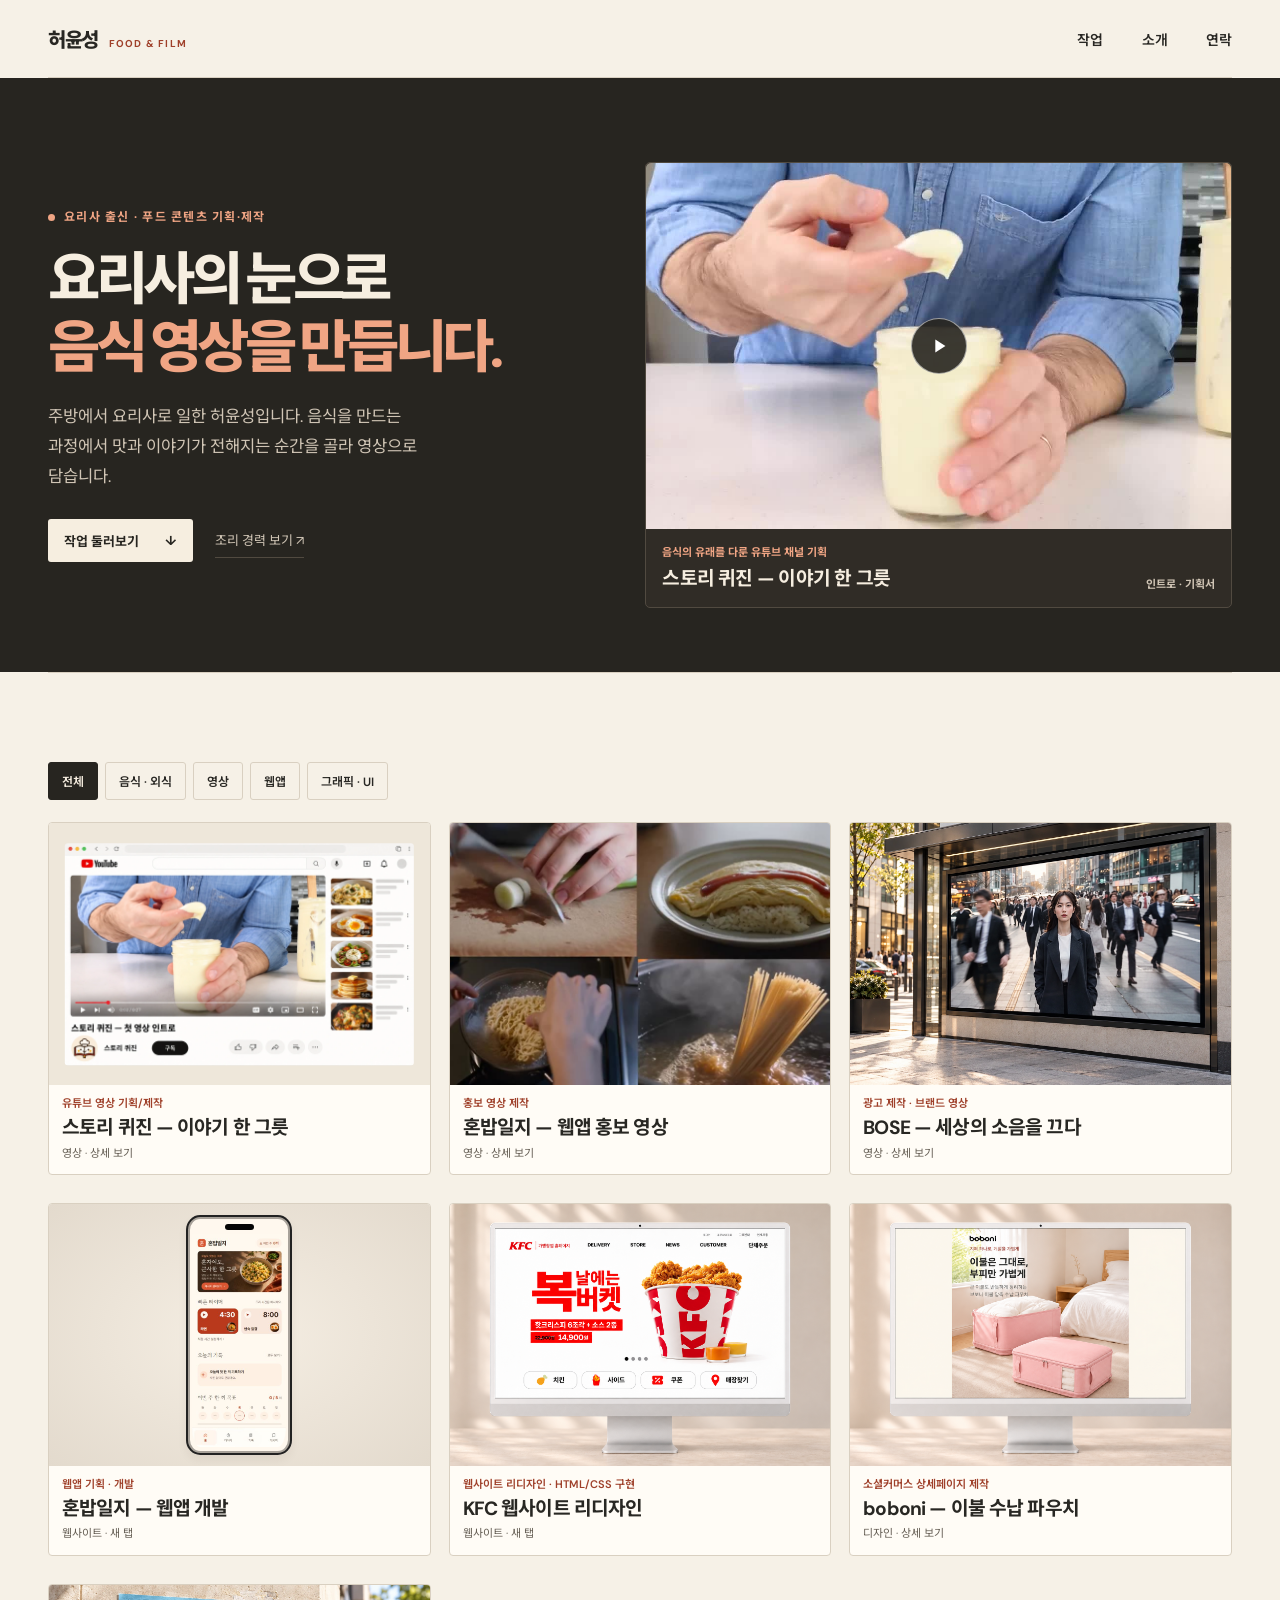
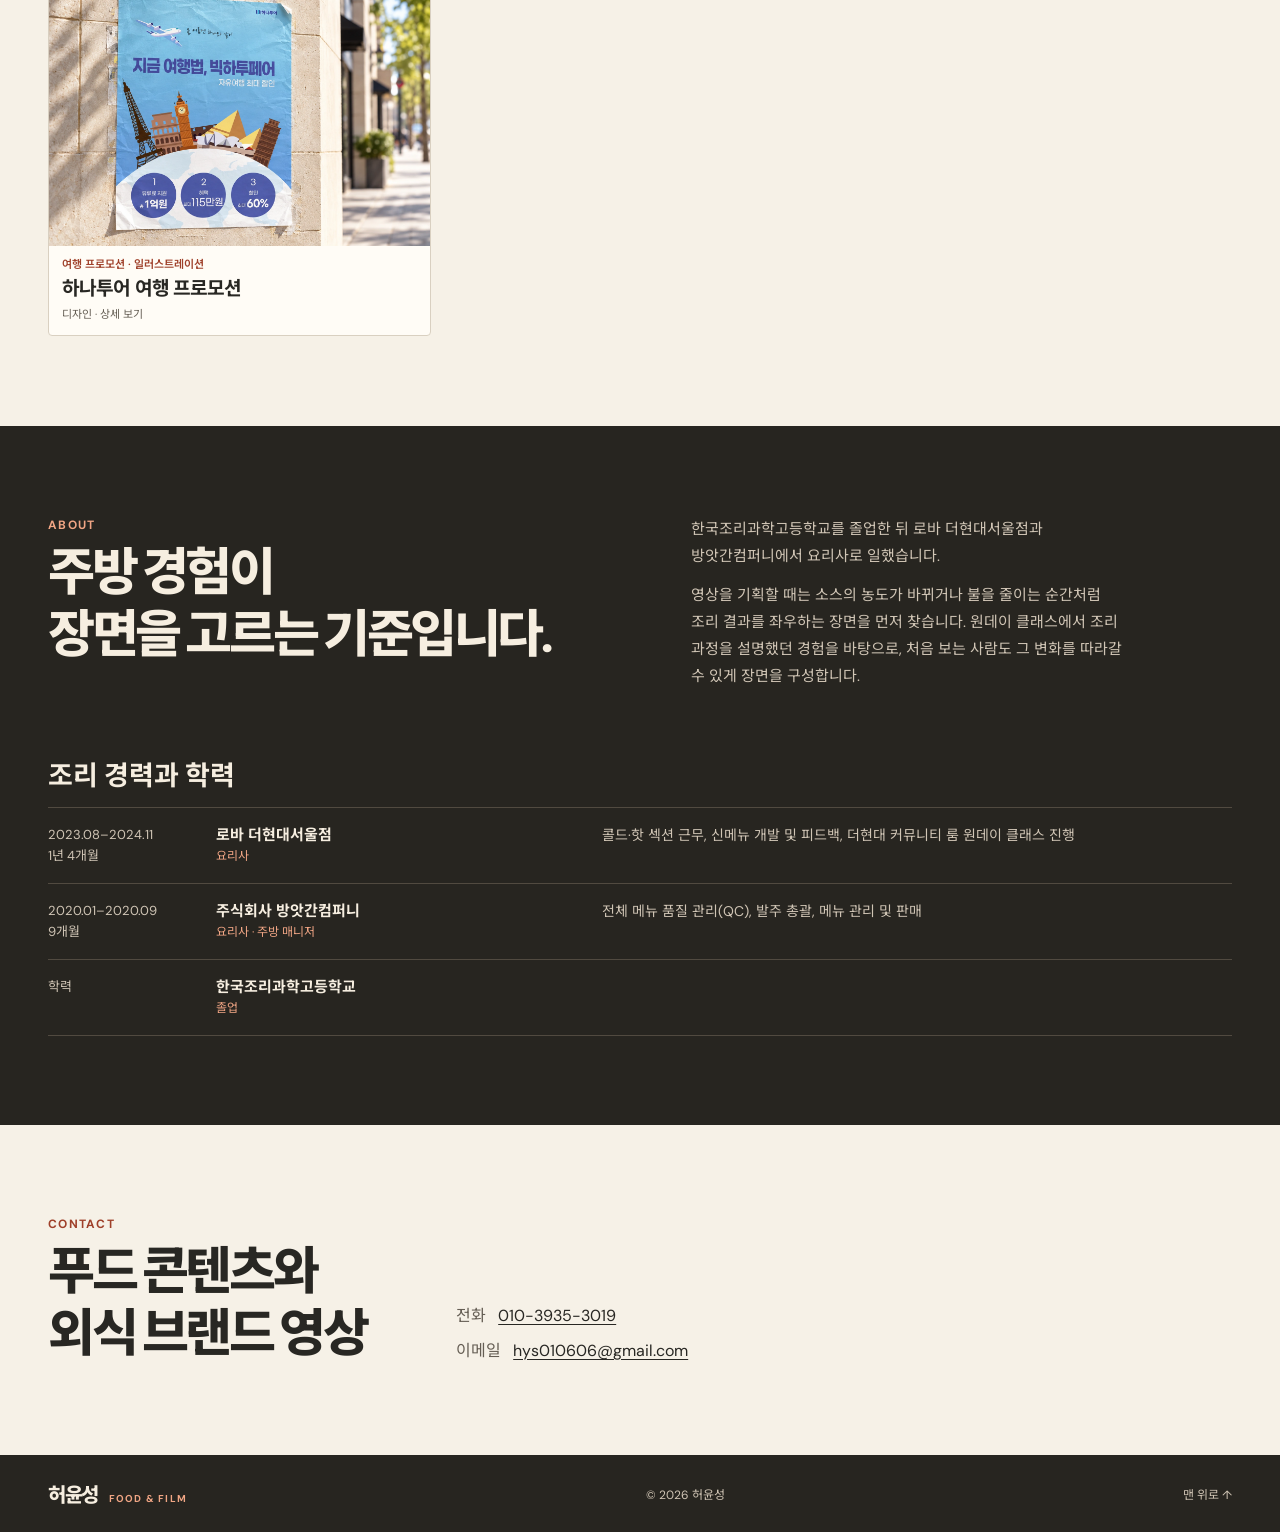
==== commit b3141104: "Center actual Honbap app in iPhone and add project subtitles" ====
--- a/index.html
+++ b/index.html
@@ -6,8 +6,8 @@
   <meta name="theme-color" content="#f6f1e7">
   <meta name="description" content="콜드·핫 섹션, 신메뉴 개발과 주방 운영을 경험한 요리사 출신 허윤성의 푸드 콘텐츠 기획·영상 제작 포트폴리오입니다.">
   <title>허윤성 — 요리사 출신 푸드 콘텐츠 제작자</title>
-  <link rel="stylesheet" href="styles.css?v=feedback-36">
-  <script src="script.js?v=feedback-36" defer></script>
+  <link rel="stylesheet" href="styles.css?v=gallery-37">
+  <script src="script.js?v=gallery-37" defer></script>
 </head>
 <body id="top">
   <a class="skip" href="#work">작업 바로 보기</a>
--- a/styles.css
+++ b/styles.css
@@ -309,3 +309,11 @@
 .zoom-viewport { max-height: calc(90dvh - 70px); overflow: auto; overscroll-behavior: contain; }
 #zoom-image { display: block; max-width: none; height: auto; }
 .preview-hint { margin: -4px 0 12px; font-size: 12px; color: var(--muted); }
+
+/* Centered iPhone mockup using the actual live app capture. */
+.gallery-cg .gallery-art { display: grid; place-items: center; background: radial-gradient(ellipse at center, #f5eee3, #e3dacd); }
+.iphone-mockup { position: relative; display: block; height: 90%; aspect-ratio: 390 / 900; padding: 7.5% 1.3% 1.3%; background: #161616; border: 2px solid #a8a29a; border-radius: 12% / 5.5%; overflow: hidden; box-shadow: 0 5px 12px #30291c15; }
+.iphone-mockup::before { content: ''; position: absolute; width: 29%; height: 2.3%; top: 2.2%; left: 35.5%; background: #050505; border-radius: 999px; z-index: 1; }
+.gallery-cg .iphone-mockup { background: #fff8ee; box-shadow: 0 0 0 2px #222, 0 5px 12px #30291c15; }
+.gallery-cg .iphone-mockup img { width: 100%; height: 100%; object-fit: cover; object-position: left top; border-radius: 0 0 9% 9%; }
+.iphone-mockup { padding: 0; } .gallery-cg .iphone-mockup img { position: absolute; top: 6.5%; left: 2%; width: 96%; height: 92%; object-fit: cover; }
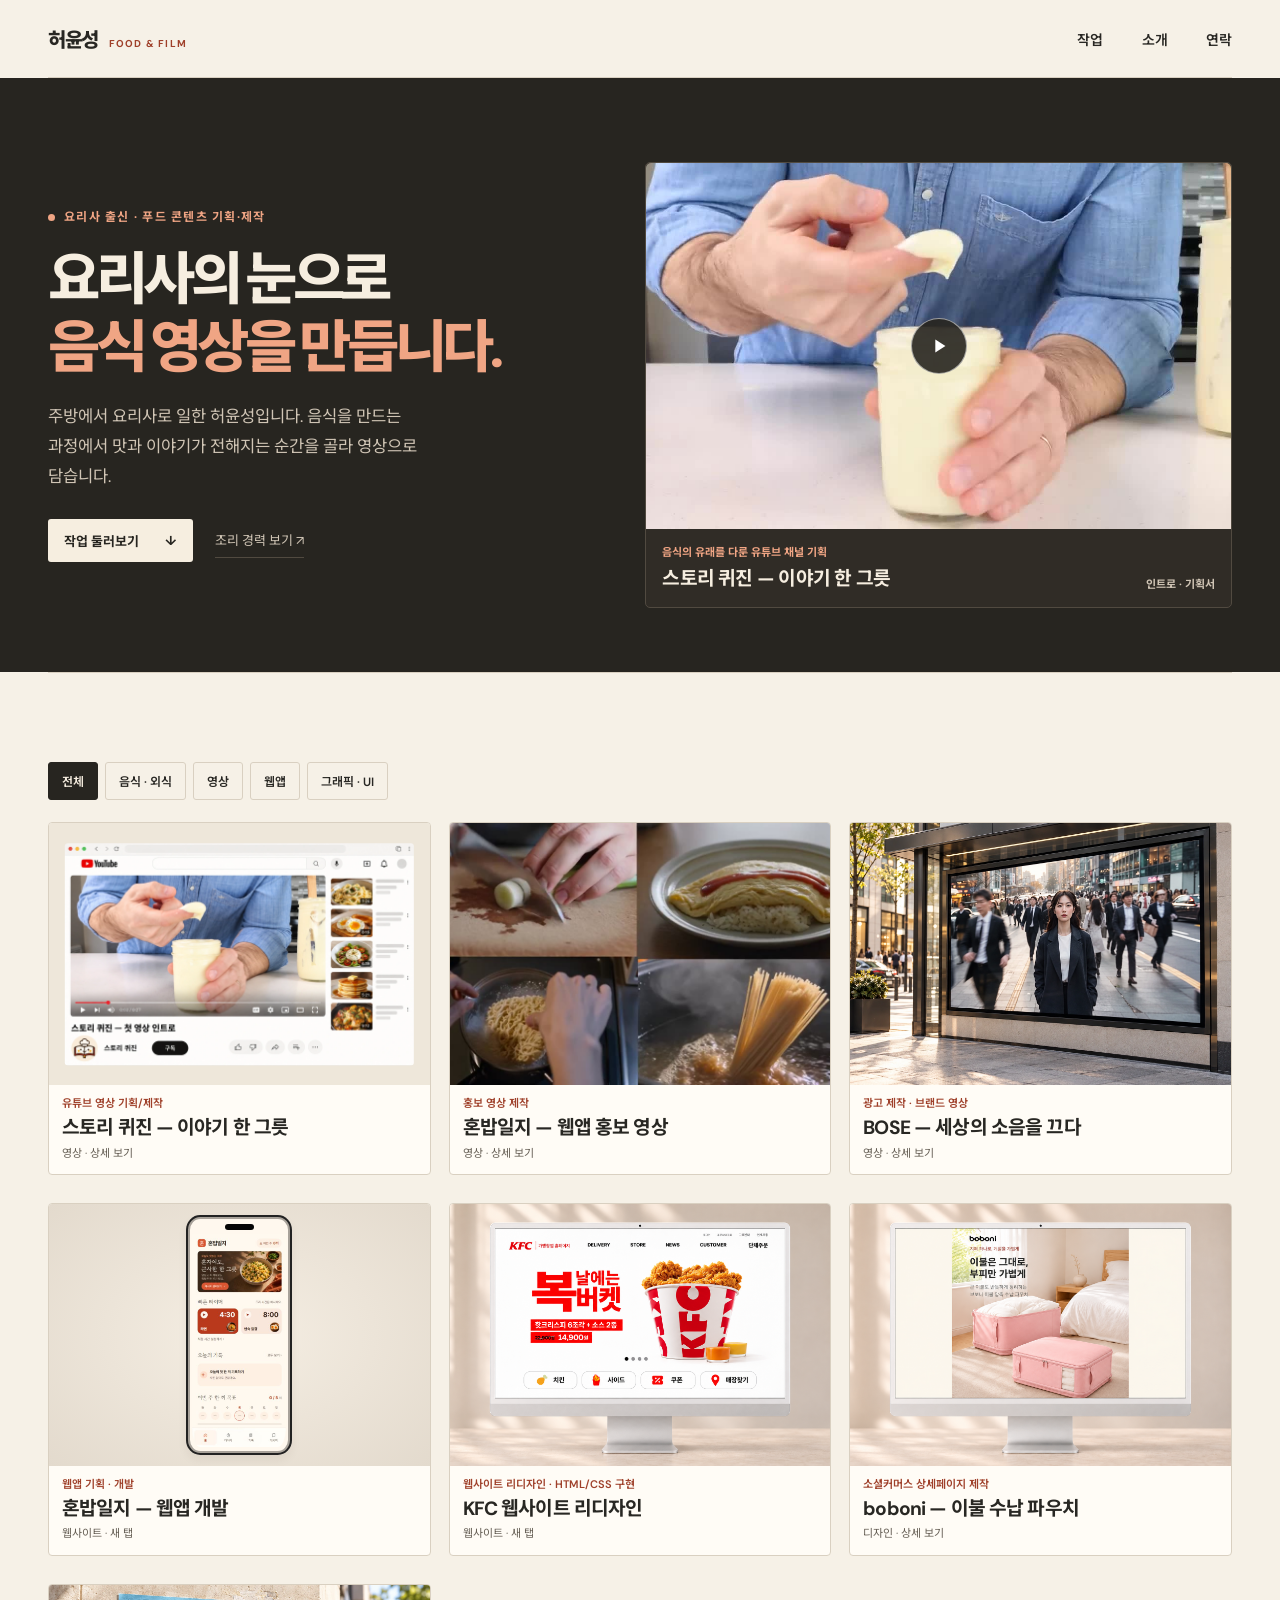
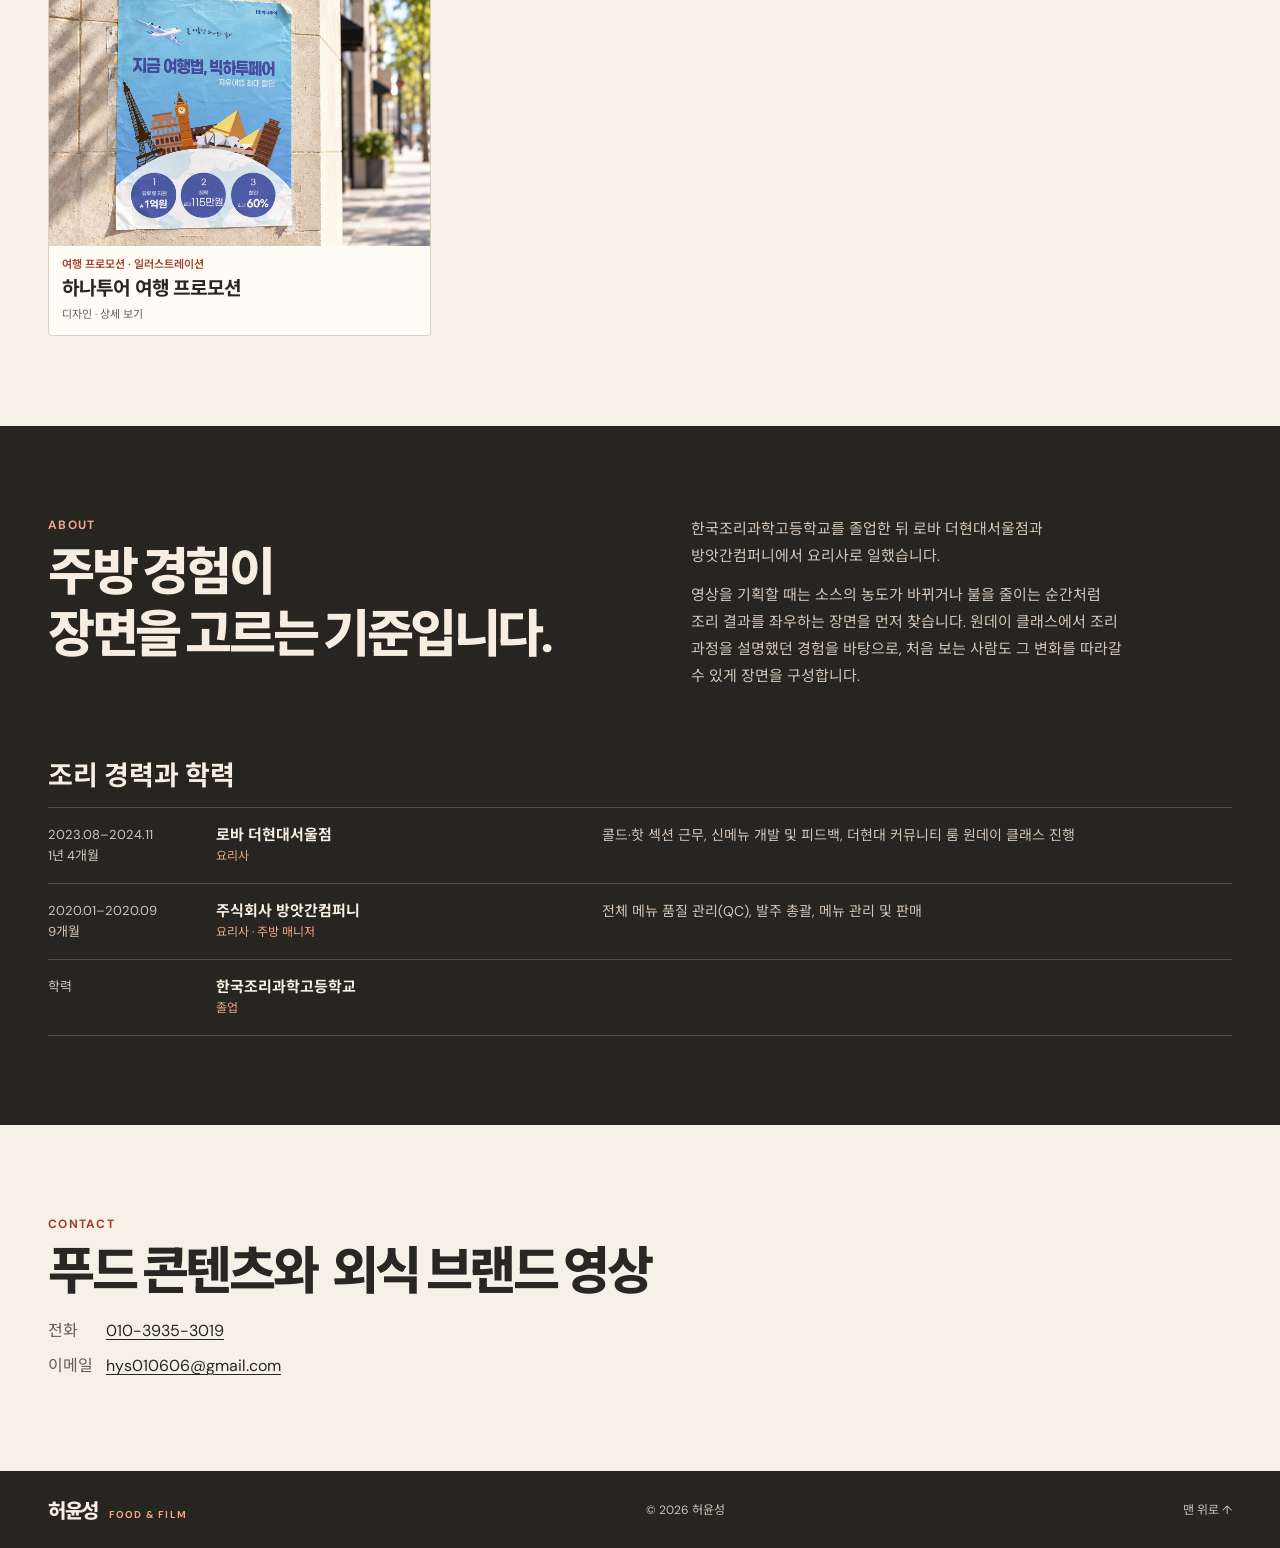
==== commit 3a745e0f: "Align contact heading and details on shared left edge" ====
--- a/index.html
+++ b/index.html
@@ -6,8 +6,8 @@
   <meta name="theme-color" content="#f6f1e7">
   <meta name="description" content="콜드·핫 섹션, 신메뉴 개발과 주방 운영을 경험한 요리사 출신 허윤성의 푸드 콘텐츠 기획·영상 제작 포트폴리오입니다.">
   <title>허윤성 — 요리사 출신 푸드 콘텐츠 제작자</title>
-  <link rel="stylesheet" href="styles.css?v=gallery-37">
-  <script src="script.js?v=gallery-37" defer></script>
+  <link rel="stylesheet" href="styles.css?v=gallery-38">
+  <script src="script.js?v=gallery-38" defer></script>
 </head>
 <body id="top">
   <a class="skip" href="#work">작업 바로 보기</a>
@@ -87,11 +87,11 @@
     <section class="contact wrap section" id="contact" aria-labelledby="contact-title">
       <div>
         <p class="eyebrow">CONTACT</p>
-        <h2 id="contact-title">푸드 콘텐츠와<br>외식 브랜드 영상</h2>
+        <h2 id="contact-title"><span>푸드 콘텐츠와</span> <span>외식 브랜드 영상</span></h2>
       </div>
       <div class="contact-details">
-        <p>전화 <a href="tel:+821039353019">010-3935-3019</a></p>
-        <p>이메일 <a href="mailto:hys010606@gmail.com">hys010606@gmail.com</a></p>
+        <p><span>전화</span><a href="tel:+821039353019">010-3935-3019</a></p>
+        <p><span>이메일</span><a href="mailto:hys010606@gmail.com">hys010606@gmail.com</a></p>
       </div>
     </section>
   </main>
--- a/styles.css
+++ b/styles.css
@@ -317,3 +317,10 @@
 .gallery-cg .iphone-mockup { background: #fff8ee; box-shadow: 0 0 0 2px #222, 0 5px 12px #30291c15; }
 .gallery-cg .iphone-mockup img { width: 100%; height: 100%; object-fit: cover; object-position: left top; border-radius: 0 0 9% 9%; }
 .iphone-mockup { padding: 0; } .gallery-cg .iphone-mockup img { position: absolute; top: 6.5%; left: 2%; width: 96%; height: 92%; object-fit: cover; }
+
+/* Contact: shared left edge, horizontal heading, details underneath. */
+.contact { flex-direction: column; align-items: flex-start; gap: 14px; text-align: left; }
+#contact-title { max-width: none; display: flex; flex-wrap: wrap; column-gap: .3em; }
+#contact-title span { white-space: nowrap; }
+.contact-details p { display: grid; grid-template-columns: 3em auto; gap: 10px; align-items: baseline; }
+.contact-details a { margin-left: 0; }
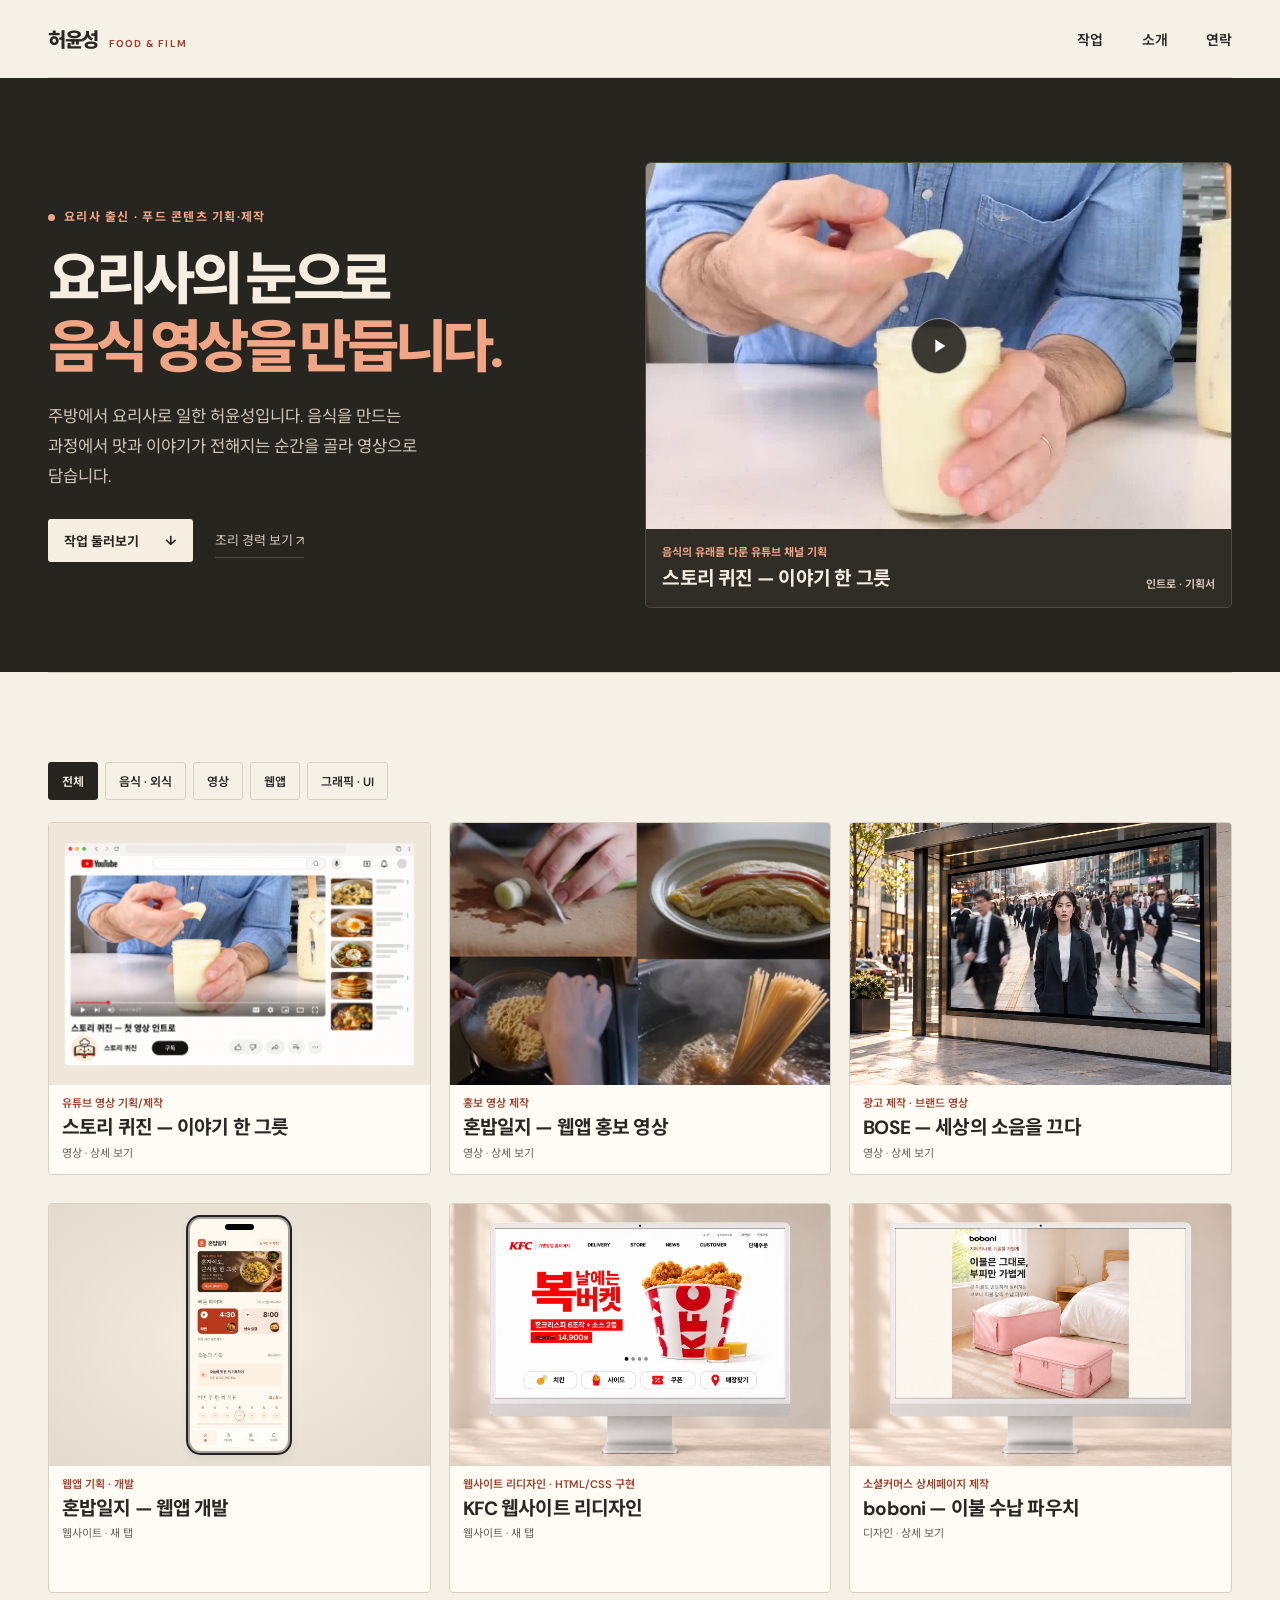
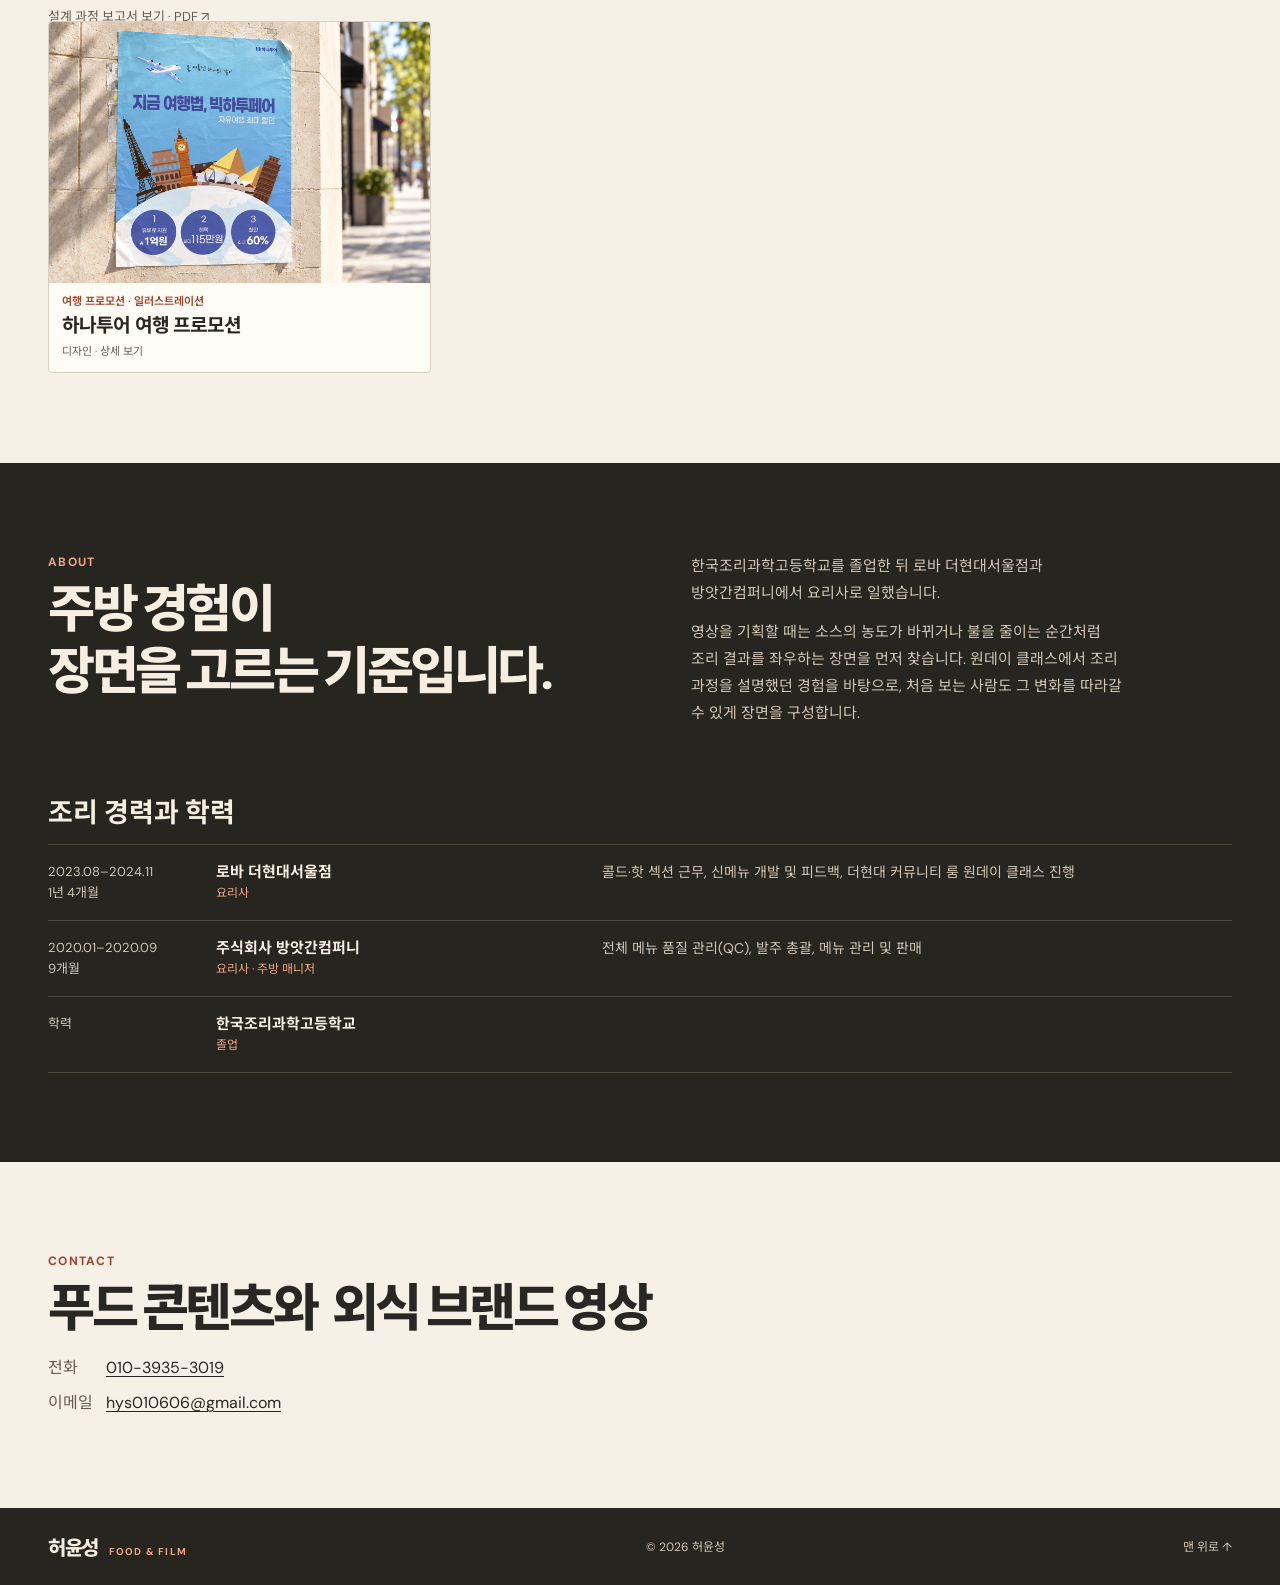
==== commit a68d5bd1: "Link design report below Honbap web app card" ====
--- a/index.html
+++ b/index.html
@@ -6,8 +6,8 @@
   <meta name="theme-color" content="#f6f1e7">
   <meta name="description" content="콜드·핫 섹션, 신메뉴 개발과 주방 운영을 경험한 요리사 출신 허윤성의 푸드 콘텐츠 기획·영상 제작 포트폴리오입니다.">
   <title>허윤성 — 요리사 출신 푸드 콘텐츠 제작자</title>
-  <link rel="stylesheet" href="styles.css?v=gallery-38">
-  <script src="script.js?v=gallery-38" defer></script>
+  <link rel="stylesheet" href="styles.css?v=gallery-39">
+  <script src="script.js?v=gallery-39" defer></script>
 </head>
 <body id="top">
   <a class="skip" href="#work">작업 바로 보기</a>
--- a/styles.css
+++ b/styles.css
@@ -324,3 +324,6 @@
 #contact-title span { white-space: nowrap; }
 .contact-details p { display: grid; grid-template-columns: 3em auto; gap: 10px; align-items: baseline; }
 .contact-details a { margin-left: 0; }
+
+.project-report { display: inline-block; margin-top: 8px; padding-block: 5px; font-size: 13px; color: var(--muted); text-decoration: underline; text-underline-offset: 4px; }
+.project-report:hover { color: var(--accent); }
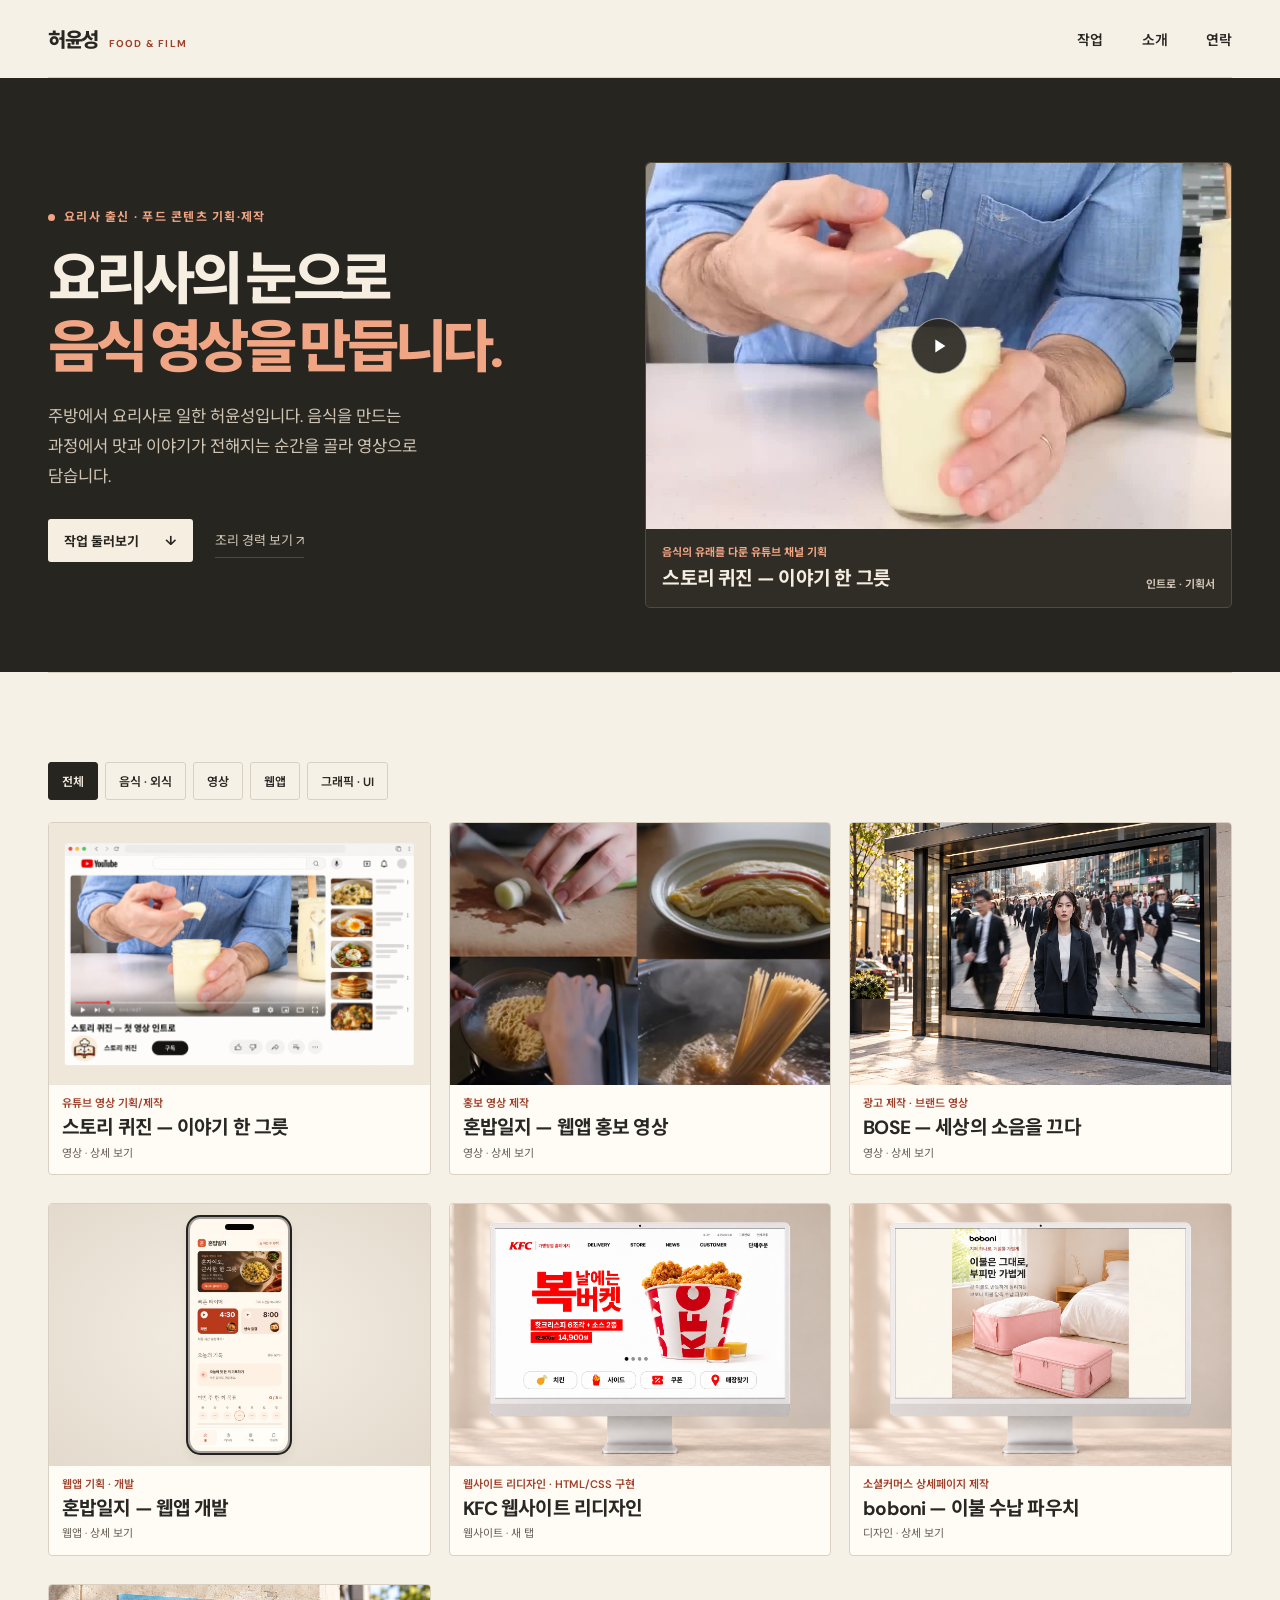
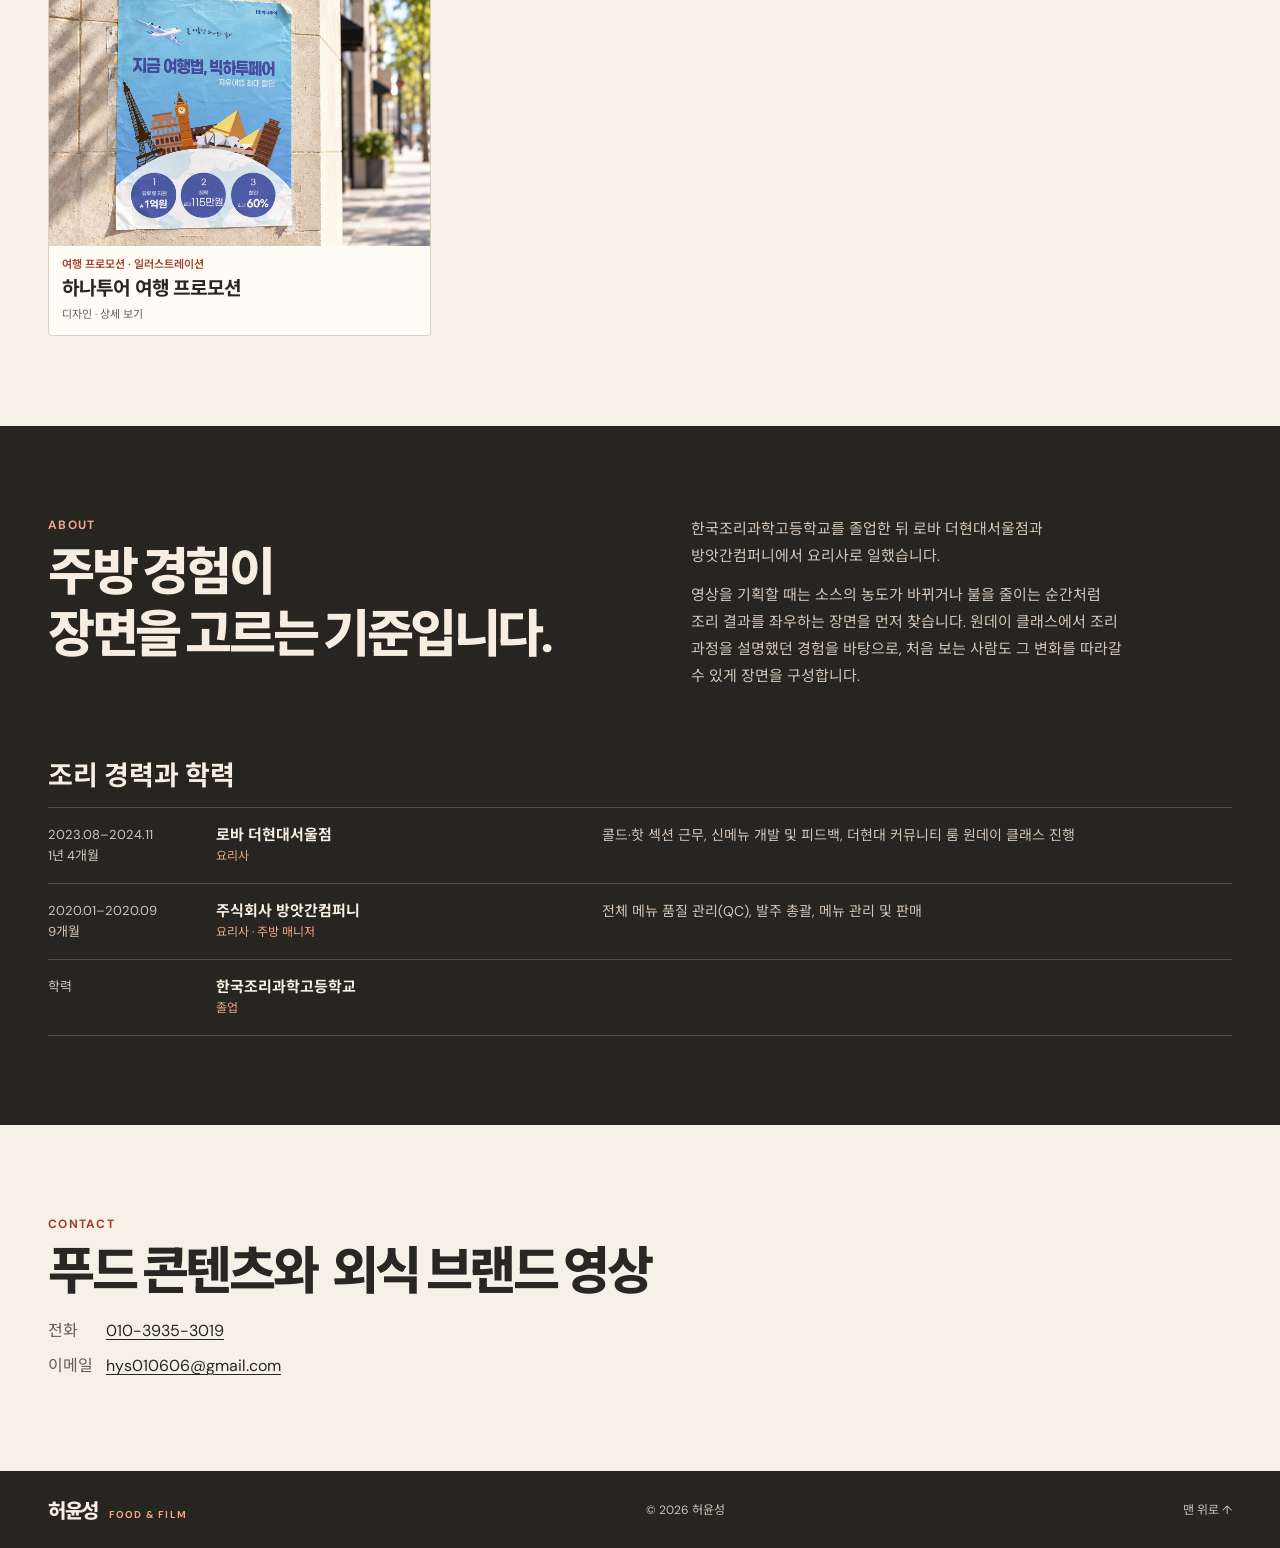
==== commit 511cf5e6: "Move Honbap app and report links into project modal" ====
--- a/index.html
+++ b/index.html
@@ -6,8 +6,8 @@
   <meta name="theme-color" content="#f6f1e7">
   <meta name="description" content="콜드·핫 섹션, 신메뉴 개발과 주방 운영을 경험한 요리사 출신 허윤성의 푸드 콘텐츠 기획·영상 제작 포트폴리오입니다.">
   <title>허윤성 — 요리사 출신 푸드 콘텐츠 제작자</title>
-  <link rel="stylesheet" href="styles.css?v=gallery-39">
-  <script src="script.js?v=gallery-39" defer></script>
+  <link rel="stylesheet" href="styles.css?v=gallery-40">
+  <script src="script.js?v=gallery-40" defer></script>
 </head>
 <body id="top">
   <a class="skip" href="#work">작업 바로 보기</a>
--- a/styles.css
+++ b/styles.css
@@ -325,5 +325,5 @@
 .contact-details p { display: grid; grid-template-columns: 3em auto; gap: 10px; align-items: baseline; }
 .contact-details a { margin-left: 0; }
 
-.project-report { display: inline-block; margin-top: 8px; padding-block: 5px; font-size: 13px; color: var(--muted); text-decoration: underline; text-underline-offset: 4px; }
-.project-report:hover { color: var(--accent); }
+
+.app-preview { display: block; width: auto; max-width: 100%; height: auto; max-height: 520px; margin: 24px auto 0; border-radius: 12px; }
